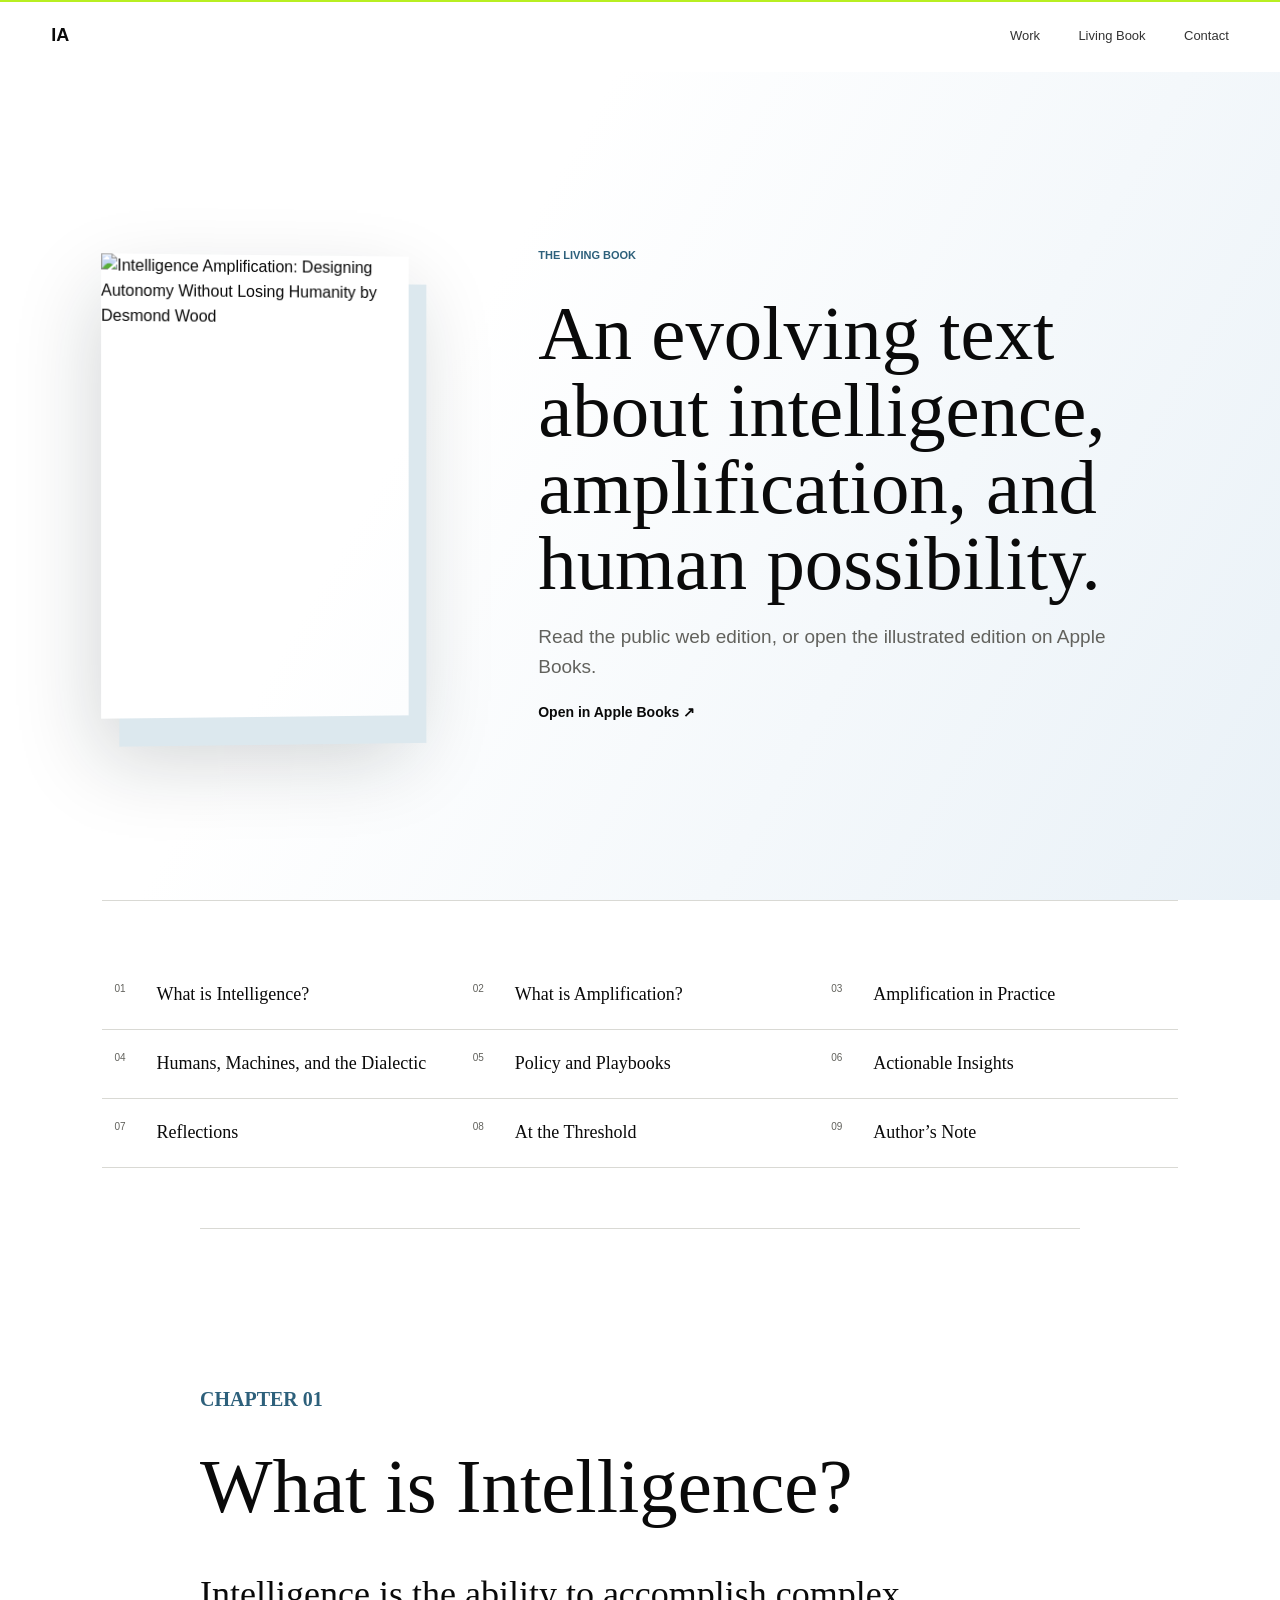
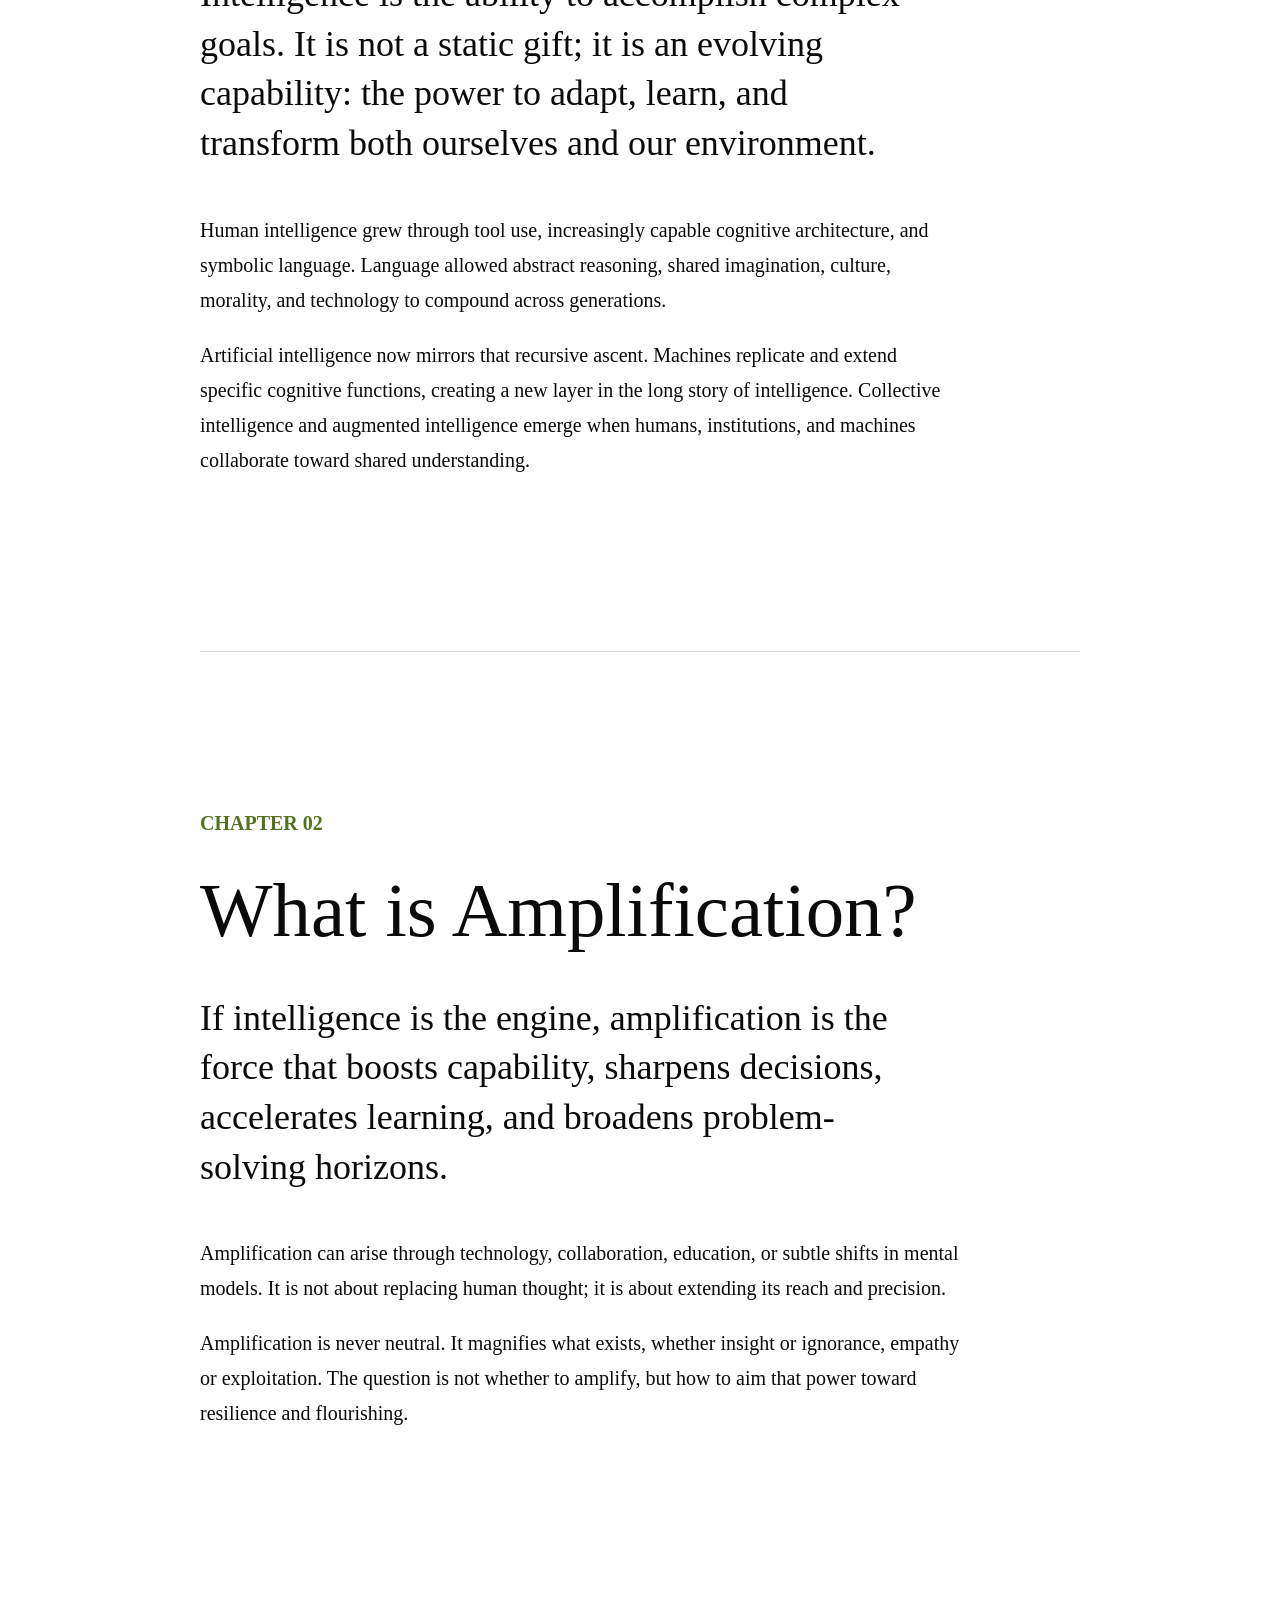
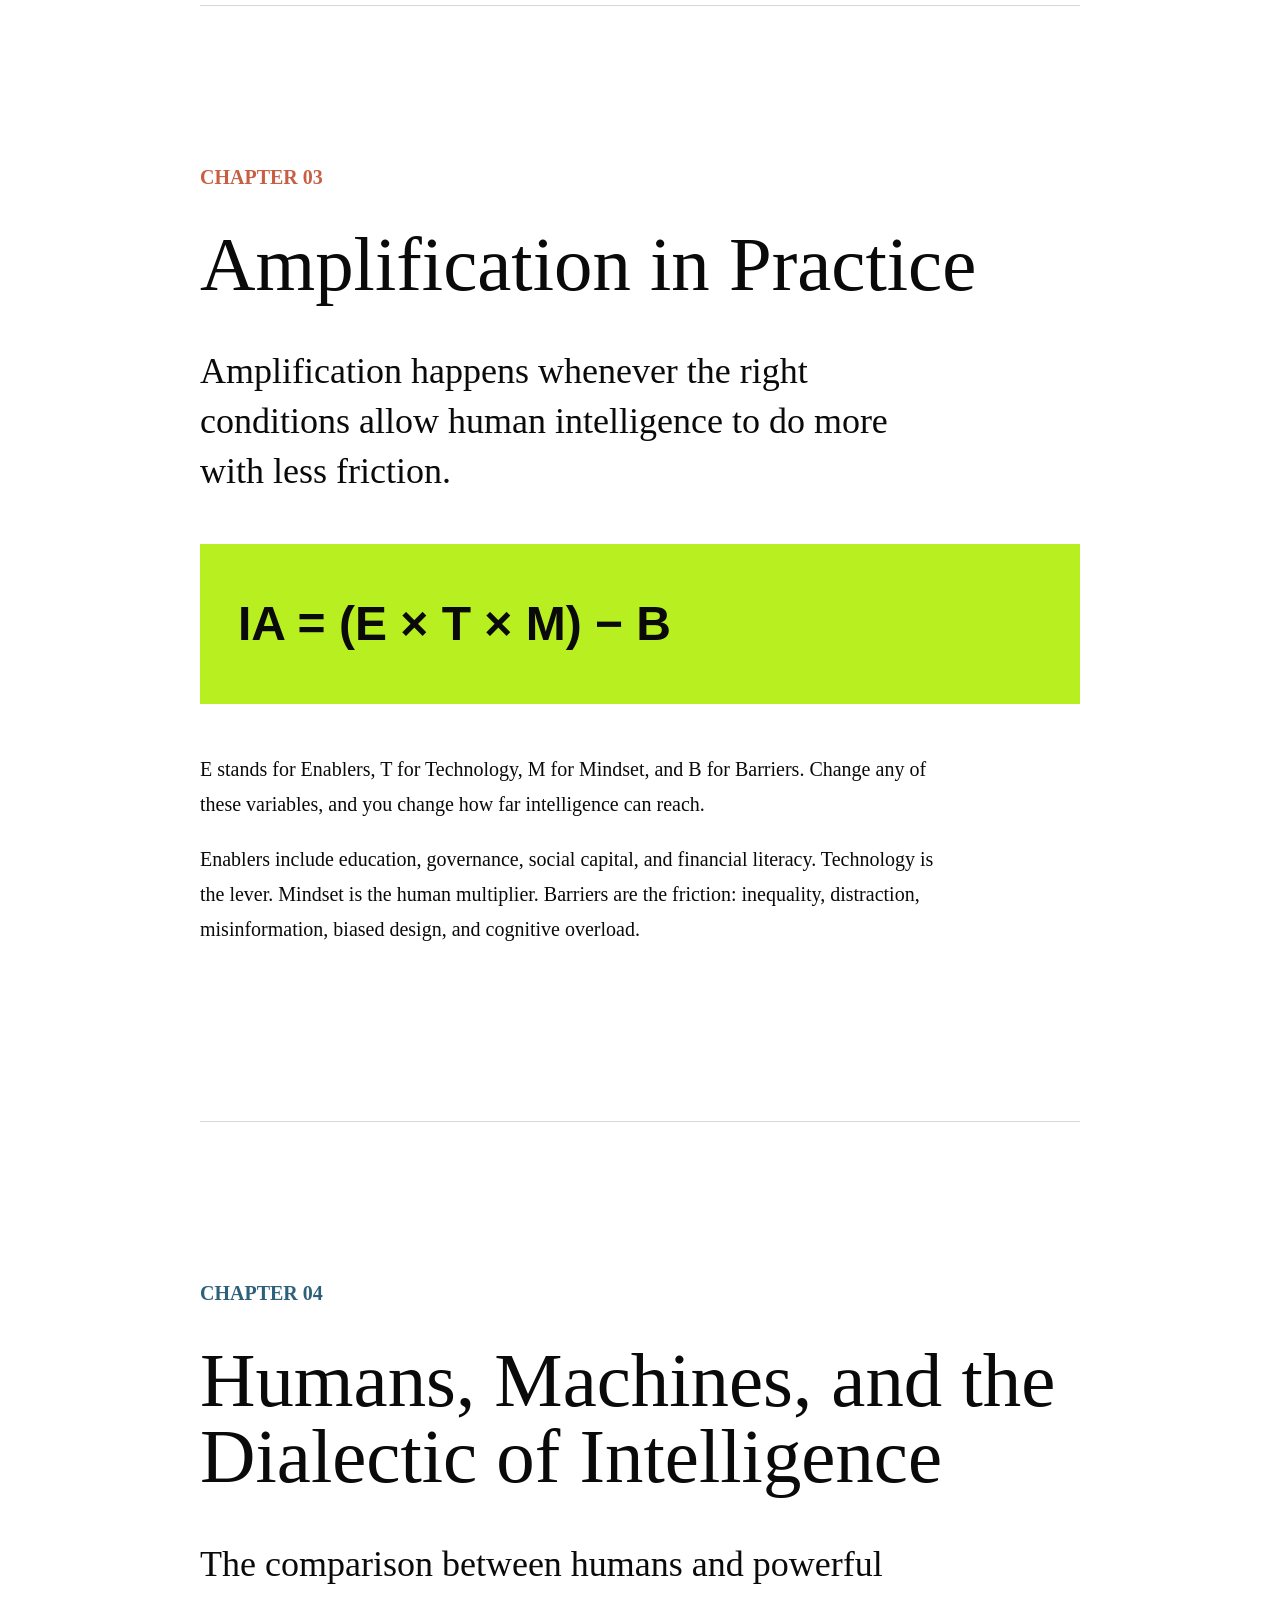
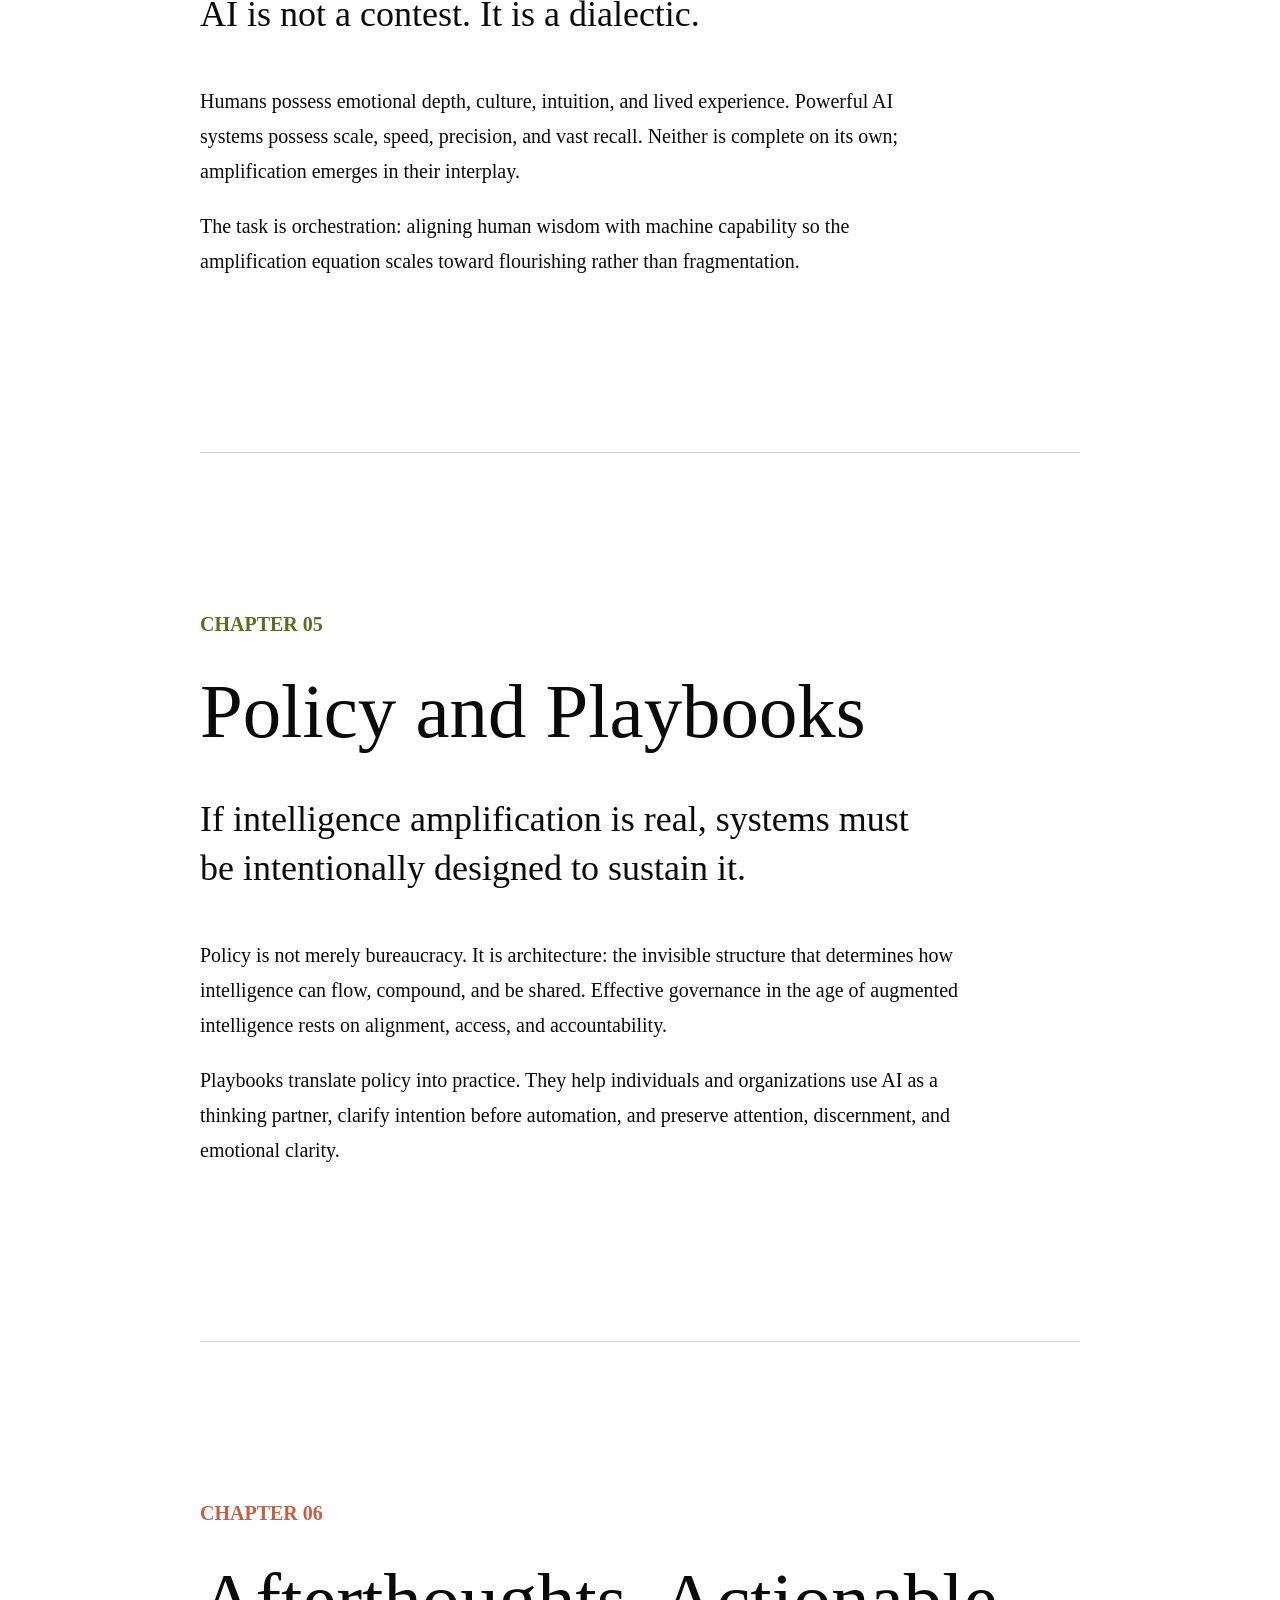
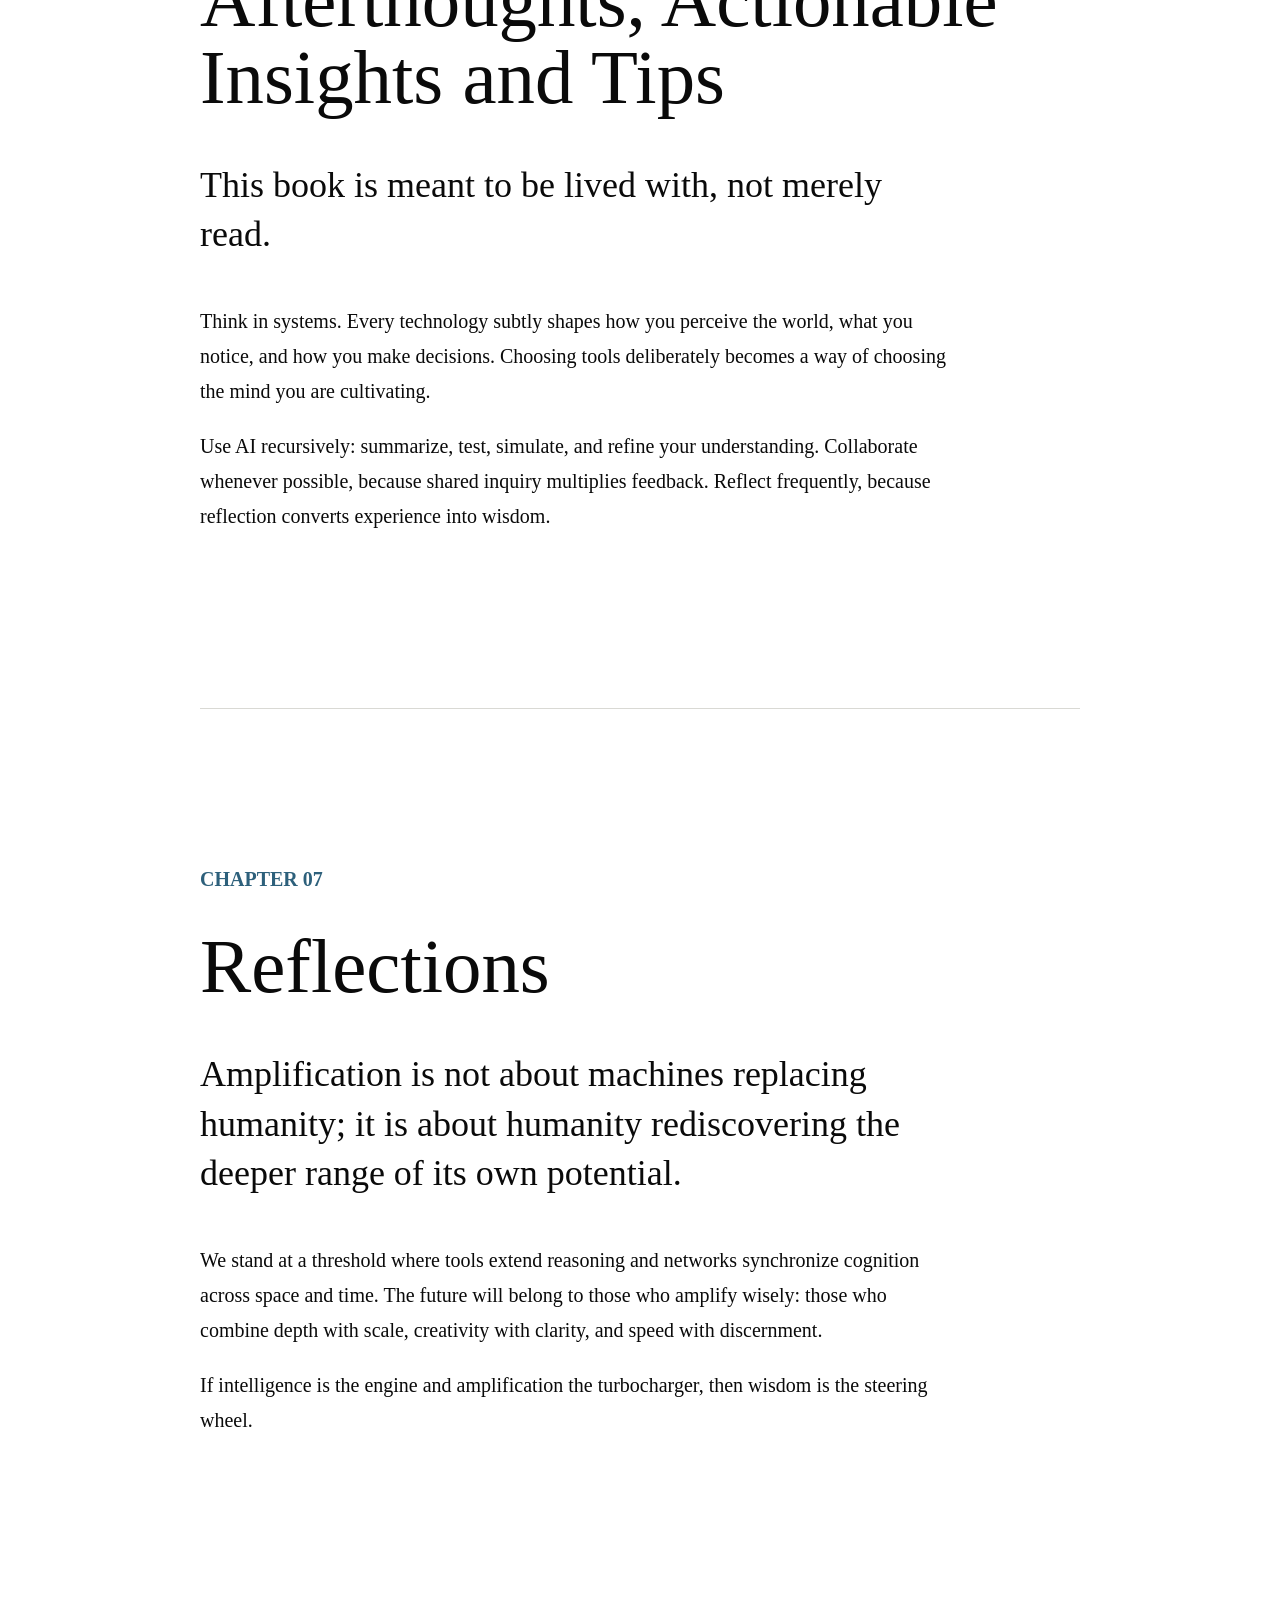
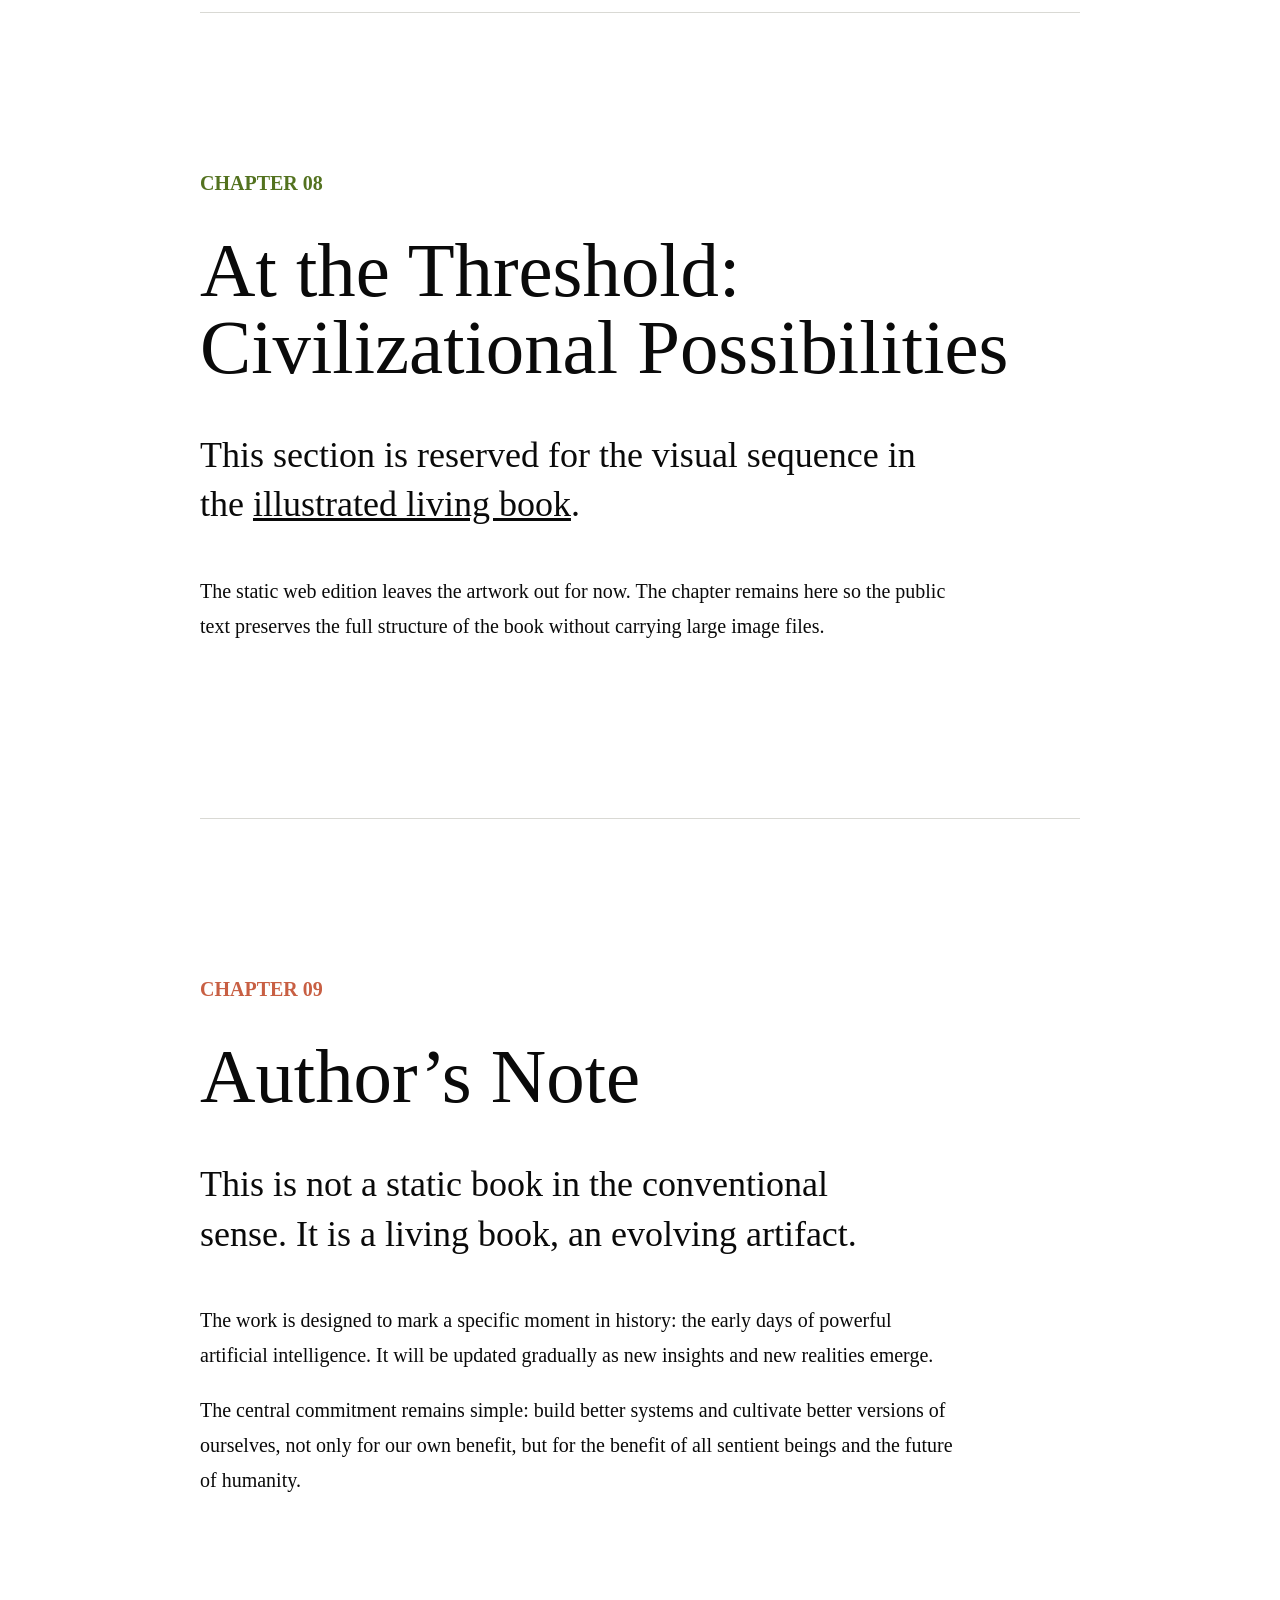
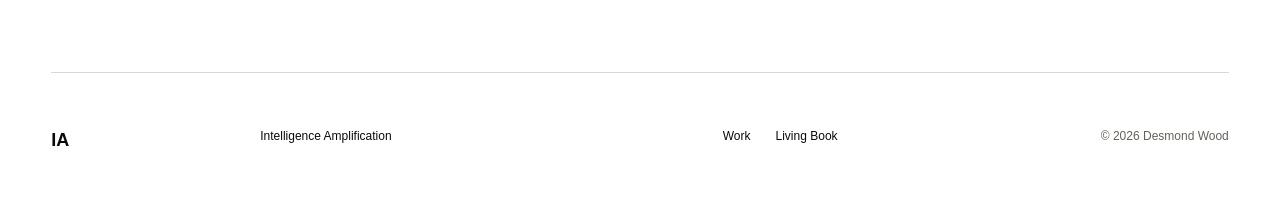
==== book.html @ 8d9ac0be "Follow device light and dark appearance" ====
<!doctype html><html lang="en"><head><meta charset="utf-8"><meta name="viewport" content="width=device-width,initial-scale=1"><meta name="color-scheme" content="light dark"><title>Living Book — Intelligence Amplification</title><link rel="stylesheet" href="assets/site.css"></head><body><div class="reading-progress"><span></span></div><header class="site-header"><a class="mark" href="index.html">IA</a><nav><a href="work.html">Work</a><a href="book.html">Living Book</a><a href="index.html#contact">Contact</a></nav></header><main class="book-page" id="top"><section class="book-hero"><img class="book-cover" src="assets/intelligence-amplification-cover.png" alt="Intelligence Amplification: Designing Autonomy Without Losing Humanity by Desmond Wood"><div><p class="section-number">The Living Book</p><h1>An evolving text about intelligence, amplification, and human possibility.</h1><p>Read the public web edition, or open the illustrated edition on Apple Books.</p><a class="text-link" href="https://books.apple.com/us/book/intelligence-amplification/id6760374447">Open in Apple Books ↗</a></div></section><nav class="chapter-index"><a href="#intelligence"><span>01</span>What is Intelligence?</a><a href="#amplification"><span>02</span>What is Amplification?</a><a href="#practice"><span>03</span>Amplification in Practice</a><a href="#dialectic"><span>04</span>Humans, Machines, and the Dialectic</a><a href="#policy"><span>05</span>Policy and Playbooks</a><a href="#insights"><span>06</span>Actionable Insights</a><a href="#reflections"><span>07</span>Reflections</a><a href="#threshold"><span>08</span>At the Threshold</a><a href="#note"><span>09</span>Author’s Note</a></nav><div class="chapters">
<section id="intelligence"><p class="section-number">Chapter 01</p><h2>What is Intelligence?</h2><p class="chapter-lead">Intelligence is the ability to accomplish complex goals. It is not a static gift; it is an evolving capability: the power to adapt, learn, and transform both ourselves and our environment.</p><p>Human intelligence grew through tool use, increasingly capable cognitive architecture, and symbolic language. Language allowed abstract reasoning, shared imagination, culture, morality, and technology to compound across generations.</p><p>Artificial intelligence now mirrors that recursive ascent. Machines replicate and extend specific cognitive functions, creating a new layer in the long story of intelligence. Collective intelligence and augmented intelligence emerge when humans, institutions, and machines collaborate toward shared understanding.</p></section>
<section id="amplification"><p class="section-number">Chapter 02</p><h2>What is Amplification?</h2><p class="chapter-lead">If intelligence is the engine, amplification is the force that boosts capability, sharpens decisions, accelerates learning, and broadens problem-solving horizons.</p><p>Amplification can arise through technology, collaboration, education, or subtle shifts in mental models. It is not about replacing human thought; it is about extending its reach and precision.</p><p>Amplification is never neutral. It magnifies what exists, whether insight or ignorance, empathy or exploitation. The question is not whether to amplify, but how to aim that power toward resilience and flourishing.</p></section>
<section id="practice"><p class="section-number">Chapter 03</p><h2>Amplification in Practice</h2><p class="chapter-lead">Amplification happens whenever the right conditions allow human intelligence to do more with less friction.</p><p class="formula">IA = (E × T × M) − B</p><p>E stands for Enablers, T for Technology, M for Mindset, and B for Barriers. Change any of these variables, and you change how far intelligence can reach.</p><p>Enablers include education, governance, social capital, and financial literacy. Technology is the lever. Mindset is the human multiplier. Barriers are the friction: inequality, distraction, misinformation, biased design, and cognitive overload.</p></section>
<section id="dialectic"><p class="section-number">Chapter 04</p><h2>Humans, Machines, and the Dialectic of Intelligence</h2><p class="chapter-lead">The comparison between humans and powerful AI is not a contest. It is a dialectic.</p><p>Humans possess emotional depth, culture, intuition, and lived experience. Powerful AI systems possess scale, speed, precision, and vast recall. Neither is complete on its own; amplification emerges in their interplay.</p><p>The task is orchestration: aligning human wisdom with machine capability so the amplification equation scales toward flourishing rather than fragmentation.</p></section>
<section id="policy"><p class="section-number">Chapter 05</p><h2>Policy and Playbooks</h2><p class="chapter-lead">If intelligence amplification is real, systems must be intentionally designed to sustain it.</p><p>Policy is not merely bureaucracy. It is architecture: the invisible structure that determines how intelligence can flow, compound, and be shared. Effective governance in the age of augmented intelligence rests on alignment, access, and accountability.</p><p>Playbooks translate policy into practice. They help individuals and organizations use AI as a thinking partner, clarify intention before automation, and preserve attention, discernment, and emotional clarity.</p></section>
<section id="insights"><p class="section-number">Chapter 06</p><h2>Afterthoughts, Actionable Insights and Tips</h2><p class="chapter-lead">This book is meant to be lived with, not merely read.</p><p>Think in systems. Every technology subtly shapes how you perceive the world, what you notice, and how you make decisions. Choosing tools deliberately becomes a way of choosing the mind you are cultivating.</p><p>Use AI recursively: summarize, test, simulate, and refine your understanding. Collaborate whenever possible, because shared inquiry multiplies feedback. Reflect frequently, because reflection converts experience into wisdom.</p></section>
<section id="reflections"><p class="section-number">Chapter 07</p><h2>Reflections</h2><p class="chapter-lead">Amplification is not about machines replacing humanity; it is about humanity rediscovering the deeper range of its own potential.</p><p>We stand at a threshold where tools extend reasoning and networks synchronize cognition across space and time. The future will belong to those who amplify wisely: those who combine depth with scale, creativity with clarity, and speed with discernment.</p><p>If intelligence is the engine and amplification the turbocharger, then wisdom is the steering wheel.</p></section>
<section id="threshold"><p class="section-number">Chapter 08</p><h2>At the Threshold: Civilizational Possibilities</h2><p class="chapter-lead">This section is reserved for the visual sequence in the <a href="https://books.apple.com/us/book/intelligence-amplification/id6760374447">illustrated living book</a>.</p><p>The static web edition leaves the artwork out for now. The chapter remains here so the public text preserves the full structure of the book without carrying large image files.</p></section>
<section id="note"><p class="section-number">Chapter 09</p><h2>Author’s Note</h2><p class="chapter-lead">This is not a static book in the conventional sense. It is a living book, an evolving artifact.</p><p>The work is designed to mark a specific moment in history: the early days of powerful artificial intelligence. It will be updated gradually as new insights and new realities emerge.</p><p>The central commitment remains simple: build better systems and cultivate better versions of ourselves, not only for our own benefit, but for the benefit of all sentient beings and the future of humanity.</p></section></div></main><footer><a class="mark" href="index.html">IA</a><p>Intelligence Amplification</p><div><a href="work.html">Work</a><a href="book.html">Living Book</a></div><small>© 2026 Desmond Wood</small></footer><script src="assets/site.js"></script></body></html>
---- assets/site.css ----
:root{--ink:#0a0a0a;--paper:#fff;--soft:#f4f4f1;--muted:#62625d;--line:#d9d9d4;--acid:#b8ef21;--sans:-apple-system,BlinkMacSystemFont,"SF Pro Display","Helvetica Neue",Arial,sans-serif;--serif:Iowan Old Style,Baskerville,Georgia,serif}
*{box-sizing:border-box}html{scroll-behavior:smooth}body{margin:0;background:var(--paper);color:var(--ink);font-family:var(--sans);font-size:16px;line-height:1.55}a{color:inherit}.site-header{align-items:center;background:rgba(255,255,255,.88);display:flex;height:72px;justify-content:space-between;padding:0 clamp(20px,4vw,64px);position:sticky;top:0;backdrop-filter:blur(18px);z-index:20}.mark{font-size:18px;font-weight:750;text-decoration:none}.site-header nav{display:flex;gap:clamp(18px,3vw,44px)}.site-header nav a{color:#333;font-size:13px;text-decoration:none}.site-header nav a:hover{color:#000}.hero{align-items:center;display:grid;grid-template-columns:minmax(0,1.35fr) minmax(300px,.65fr);min-height:calc(100vh - 72px);overflow:hidden;padding:clamp(56px,8vw,120px) clamp(20px,4vw,64px) clamp(72px,8vw,120px)}.hero-copy{position:relative;z-index:2}.hero h1,.page-hero h1{font-size:clamp(58px,9vw,138px);font-weight:650;letter-spacing:0;line-height:.82;margin:0;text-transform:uppercase}.hero-title{font-size:clamp(25px,3vw,44px);font-weight:500;line-height:1.08;margin:44px 0 0;max-width:760px}.hero-note{color:var(--muted);font-size:18px;line-height:1.5;margin:18px 0 0;max-width:580px}.actions{align-items:center;display:flex;gap:28px;margin-top:36px}.button{border:1px solid var(--ink);display:inline-flex;font-size:13px;font-weight:650;padding:12px 18px;text-decoration:none;transition:transform .2s,background .2s}.button:hover{transform:translateY(-2px)}.button.dark{background:var(--ink);color:#fff}.text-link{font-size:14px;font-weight:600;text-decoration:none}.text-link span,.proof-band a span{color:#9acb0b}.hero-object{margin-left:-9vw;min-width:500px;pointer-events:none}.hero-object img{display:block;height:auto;width:100%;mix-blend-mode:multiply}.band{padding:clamp(84px,11vw,170px) clamp(20px,8vw,128px)}.section-number{color:var(--muted);font-size:11px;font-weight:650;margin:0 0 32px;text-transform:uppercase}.statement{background:var(--soft);display:grid;gap:48px;grid-template-columns:.55fr 1.2fr 1fr}.statement h2,.section-heading h2,.book-copy h2,.contact h2,.proof-band h2{font-size:clamp(40px,5vw,74px);font-weight:570;line-height:.98;margin:0}.large-copy{font-size:clamp(20px,2.2vw,31px);line-height:1.34;margin:0}.work-preview{display:grid;gap:8vw;grid-template-columns:.65fr 1.35fr}.section-heading h2{font-size:clamp(38px,4.5vw,68px)}.offer-list{border-top:1px solid var(--line)}.offer-list a{align-items:center;border-bottom:1px solid var(--line);display:grid;gap:20px;grid-template-columns:42px .75fr 1fr;padding:28px 0;text-decoration:none;transition:padding .2s}.offer-list a:hover{padding-left:10px}.offer-list span{color:var(--muted);font-size:11px}.offer-list strong{font-size:23px;font-weight:550}.offer-list em{color:var(--muted);font-size:14px;font-style:normal}.proof-band{background:#111;color:#fff;padding:clamp(80px,10vw,150px) clamp(20px,8vw,128px)}.section-number.light{color:#999}.proof-band blockquote{font-size:clamp(42px,6.5vw,96px);font-weight:520;letter-spacing:0;line-height:1.02;margin:0;max-width:1200px}.proof-band>a,.proof-links a{display:inline-block;font-size:13px;margin-top:46px;text-decoration:none}.book-preview{align-items:center;display:grid;gap:10vw;grid-template-columns:.8fr 1.2fr}.book-object{aspect-ratio:4/5;background:#0b0b0b;box-shadow:0 35px 75px rgba(0,0,0,.22);color:white;display:grid;max-width:420px;padding:9%;transform:perspective(1100px) rotateY(7deg) rotateX(2deg)}.book-object>div{align-content:space-between;border:1px solid #444;display:grid;padding:10%}.book-object span{font-size:clamp(64px,9vw,140px);font-weight:700;line-height:.8}.book-object small{font-size:10px;line-height:1.3}.book-copy p:not(.section-number){color:var(--muted);font-family:var(--serif);font-size:21px;max-width:600px}.book-copy .button{margin-top:22px}.contact{text-align:center}.contact h2{margin:auto;max-width:900px}.contact>p:not(.section-number){color:var(--muted);margin:20px auto 28px}.page-hero{padding:clamp(80px,10vw,150px) clamp(20px,8vw,128px)}.page-hero h1{font-size:clamp(55px,8vw,116px)}.page-hero>p:last-child{color:var(--muted);font-size:clamp(20px,2.3vw,32px);margin:48px 0 0;max-width:820px}.offer-detail{padding-top:0}.offer-detail article{align-items:start;border-top:1px solid var(--line);display:grid;gap:30px;grid-template-columns:50px .8fr 1fr .6fr;padding:42px 0;scroll-margin-top:100px}.offer-detail article>span{color:var(--muted);font-size:11px}.offer-detail h2{font-size:32px;font-weight:550;margin:0}.offer-detail p{color:var(--muted);margin:0}.offer-detail a{font-size:13px;text-decoration:none}.case-study h2{max-width:800px}.case-study>p:not(.section-number){color:#aaa;font-size:20px;max-width:700px}.proof-links{display:flex;gap:30px}.book-page{padding:0 clamp(20px,8vw,128px)}.book-hero{align-items:center;display:grid;gap:10vw;grid-template-columns:.65fr 1.35fr;min-height:calc(100vh - 72px);padding:70px 0}.book-hero h1{font-family:var(--serif);font-size:clamp(44px,6vw,88px);font-weight:500;line-height:1;margin:0}.book-hero>div:last-child>p:not(.section-number){color:var(--muted);font-size:19px;max-width:590px}.chapter-index{border-top:1px solid var(--line);display:grid;grid-template-columns:repeat(3,1fr);padding:60px 0}.chapter-index a{border-bottom:1px solid var(--line);display:grid;font-family:var(--serif);font-size:18px;gap:14px;grid-template-columns:28px 1fr;padding:20px 12px;text-decoration:none}.chapter-index span{color:var(--muted);font-family:var(--sans);font-size:10px}.chapters{margin:auto;max-width:880px}.chapters section{border-top:1px solid var(--line);padding:clamp(90px,12vw,170px) 0;scroll-margin-top:90px}.chapters h2{font-family:var(--serif);font-size:clamp(45px,6vw,80px);font-weight:500;line-height:1;margin:0}.chapters p{font-family:var(--serif);font-size:20px;line-height:1.75;max-width:720px}.chapters .chapter-lead{font-size:clamp(24px,3vw,36px);line-height:1.38;margin:44px 0}.chapters .formula{background:var(--acid);font-family:var(--sans);font-size:clamp(25px,4vw,48px);font-weight:650;max-width:none;padding:38px}.reading-progress{height:2px;left:0;position:fixed;right:0;top:0;z-index:40}.reading-progress span{background:var(--acid);display:block;height:100%;transform-origin:left;width:100%}.reader-trigger{align-items:center;background:#111;border:0;bottom:18px;color:#fff;display:flex;font:600 11px var(--sans);gap:18px;left:50%;opacity:0;padding:8px 8px 8px 14px;pointer-events:none;position:fixed;transform:translate(-50%,14px);transition:.2s;z-index:31}.reader-trigger.is-useful{opacity:1;pointer-events:auto;transform:translate(-50%,0)}.reader-trigger-label{max-width:250px;overflow:hidden;text-overflow:ellipsis;white-space:nowrap}.reader-trigger-action{background:var(--acid);color:#111;padding:7px 10px}.reader-scrim{background:#0004;border:0;inset:0;opacity:0;pointer-events:none;position:fixed;z-index:32}.reader-scrim.is-open{opacity:1;pointer-events:auto}.reader-panel{background:#fff;bottom:0;max-width:420px;overflow:auto;padding:26px;position:fixed;right:0;top:0;transform:translateX(102%);transition:.3s;width:calc(100% - 28px);z-index:33}.reader-panel.is-open{transform:none}.reader-panel-head{display:flex;font-size:12px;font-weight:650;justify-content:space-between}.reader-panel button{background:0;border:0}.reader-panel ol{list-style:none;margin:30px 0;padding:0}.reader-panel li a{border-bottom:1px solid var(--line);display:grid;font-family:var(--serif);gap:12px;grid-template-columns:25px 1fr;padding:14px 0;text-decoration:none}.reader-panel li a span{color:var(--muted);font:10px var(--sans)}.reader-panel li.is-active a{font-weight:700}.reader-top-link{font-size:12px}footer{align-items:start;border-top:1px solid var(--line);display:grid;gap:40px;grid-template-columns:.4fr 1fr .8fr auto;margin:0 clamp(20px,4vw,64px);padding:54px 0}footer p,footer a,footer small{font-size:12px;margin:0}footer>div{display:flex;gap:25px}footer>div a{text-decoration:none}footer small{color:var(--muted)}
@media(max-width:760px){.site-header{height:60px}.site-header nav{gap:16px}.site-header nav a{font-size:11px}.hero{display:block;min-height:auto;padding-top:80px}.hero h1{font-size:clamp(46px,14vw,74px)}.hero-title{font-size:27px;margin-top:32px}.hero-object{margin:-20px -45% 0 20%;min-width:450px}.statement,.work-preview,.book-preview,.book-hero{grid-template-columns:1fr}.statement{gap:34px}.offer-list{margin-top:40px}.offer-list a{grid-template-columns:30px 1fr}.offer-list em{grid-column:2}.proof-band blockquote{font-size:40px}.book-object{margin:auto;width:min(80vw,360px)}.offer-detail article{grid-template-columns:30px 1fr}.offer-detail article p,.offer-detail article a{grid-column:2}.chapter-index{grid-template-columns:1fr}.book-hero{padding:80px 0}.book-hero>div:last-child{order:-1}footer{grid-template-columns:1fr 1fr}footer>div{flex-direction:column;gap:6px}.actions{align-items:flex-start;flex-direction:column}.reader-trigger-label{max-width:170px}}
@media(prefers-reduced-motion:reduce){html{scroll-behavior:auto}*{transition:none!important}}
@media(max-width:760px){.hero h1{font-size:clamp(34px,9.2vw,42px)}}

/* Color is used as editorial atmosphere, while typography remains neutral. */
:root{--blue-wash:#e9f1f7;--green-wash:#eff4e8;--coral-wash:#f7e8e1;--signal:#a8dc19;--blue:#2d607b;--coral:#c85f43}
.hero{background:linear-gradient(110deg,#fff 0%,#fff 58%,#f0f6f8 100%)}
.hero-title::selection,.hero-note::selection,h1::selection,h2::selection,p::selection{background:var(--signal);color:var(--ink)}
.statement{background:var(--blue-wash)}
.statement .section-number{color:var(--blue)}
.work-preview{background:linear-gradient(180deg,#fff 0%,var(--green-wash) 100%)}
.work-preview .section-number{color:#53721f}
.offer-list a:hover strong,.offer-list a:focus strong{color:#53721f}
.proof-band{border-bottom:6px solid var(--signal)}
.book-preview{background:#fff}
.book-object{box-shadow:18px 28px 0 var(--blue-wash),0 38px 80px rgba(0,0,0,.18)}
.book-copy .section-number,.book-hero .section-number{color:var(--blue)}
.contact{background:var(--coral-wash)}
.contact .section-number{color:var(--coral)}
.contact .button.dark:hover,.contact .button.dark:focus{background:var(--coral);border-color:var(--coral)}
.page-hero{background:linear-gradient(135deg,#fff 40%,var(--green-wash))}
.book-hero{background:linear-gradient(120deg,#fff 35%,var(--blue-wash));margin:0 clamp(-128px,-8vw,-20px);padding-left:clamp(20px,8vw,128px);padding-right:clamp(20px,8vw,128px)}
.chapter-index a:hover,.chapter-index a:focus{background:var(--blue-wash)}
.chapters section:nth-child(3n+1) .section-number{color:var(--blue)}
.chapters section:nth-child(3n+2) .section-number{color:#53721f}
.chapters section:nth-child(3n) .section-number{color:var(--coral)}
.text-link:hover,.text-link:focus,.proof-band a:hover,.proof-band a:focus{color:var(--blue)}
@media(max-width:760px){.hero{background:linear-gradient(180deg,#fff 0%,#fff 68%,#f0f6f8 100%)}.book-hero{margin-inline:-20px;padding-inline:20px}.book-object{box-shadow:10px 16px 0 var(--blue-wash),0 28px 60px rgba(0,0,0,.16)}}
.book-cover{aspect-ratio:2/3;box-shadow:18px 28px 0 #dce8ee,0 38px 80px rgba(16,28,36,.2);display:block;height:auto;max-width:420px;object-fit:cover;transform:perspective(1100px) rotateY(3deg);width:100%}
.book-preview{background:linear-gradient(120deg,#fff 50%,#edf4f6)}
@media(max-width:760px){.book-cover{margin:auto;max-width:340px;box-shadow:10px 16px 0 #dce8ee,0 28px 60px rgba(16,28,36,.18);transform:none}}
.work-intro,.formats{display:grid;gap:6vw;grid-template-columns:.55fr 1fr 1fr}.work-intro h2,.formats h2{font-size:clamp(38px,4.5vw,68px);font-weight:570;line-height:1;margin:0}.work-intro p,.formats p{color:var(--muted);font-size:18px}.offer-detail>.section-heading{margin-bottom:70px;max-width:850px}.offer-detail>.section-heading>p:last-child{color:var(--muted);max-width:600px}.resource-grid{border-top:1px solid #444;display:grid;grid-template-columns:1fr 1fr;margin-top:55px}.resource-grid a{border-bottom:1px solid #444;display:grid;gap:15px;margin:0;padding:24px 10px;text-decoration:none}.resource-grid span{color:var(--signal);font-size:10px}.formats>div{border-top:1px solid var(--line)}.formats>div p{border-bottom:1px solid var(--line);margin:0;padding:22px 0}.contact-options{display:flex;flex-wrap:wrap;gap:10px;justify-content:center}.direct-email{font-size:13px!important;margin-top:28px!important}.chapters section p:not(.section-number):not(.chapter-lead):not(.formula){max-width:760px}
@media(max-width:760px){.work-intro,.formats{grid-template-columns:1fr}.resource-grid{grid-template-columns:1fr}.contact-options{align-items:center;flex-direction:column}}

@media(prefers-color-scheme:dark){
  :root{
    color-scheme:dark;
    --ink:#f2f3ef;
    --paper:#0d0f10;
    --soft:#171a1b;
    --muted:#a7acab;
    --line:#34393a;
    --acid:#b9ee37;
    --blue-wash:#14242c;
    --green-wash:#18231b;
    --coral-wash:#2b1d1a;
    --signal:#b9ee37;
    --blue:#91c6df;
    --coral:#f09a7d;
  }
  body{background:var(--paper);color:var(--ink)}
  .site-header{background:rgba(13,15,16,.86);border-bottom:1px solid rgba(255,255,255,.05)}
  .site-header nav a{color:#c8ccca}
  .site-header nav a:hover,.site-header nav a:focus{color:#fff}
  .button.dark{background:var(--ink);color:var(--paper)}
  .button:not(.dark):hover,.button:not(.dark):focus{background:rgba(255,255,255,.07)}
  .hero{background:linear-gradient(110deg,#0d0f10 0%,#0d0f10 58%,#142128 100%)}
  .hero-object img{filter:invert(1) hue-rotate(180deg);mix-blend-mode:screen;opacity:.88}
  .statement{background:var(--blue-wash)}
  .work-preview{background:linear-gradient(180deg,var(--paper) 0%,var(--green-wash) 100%)}
  .work-preview .section-number,.offer-list a:hover strong,.offer-list a:focus strong,.chapters section:nth-child(3n+2) .section-number{color:#a9cb76}
  .proof-band{background:#090b0b;color:#f5f5f0}
  .section-number.light{color:#a4a7a5}
  .case-study>p:not(.section-number){color:#b7bbba}
  .book-preview{background:linear-gradient(120deg,var(--paper) 42%,#132028)}
  .book-cover{box-shadow:18px 28px 0 #1b303b,0 38px 80px rgba(0,0,0,.48)}
  .contact{background:var(--coral-wash)}
  .page-hero{background:linear-gradient(135deg,var(--paper) 40%,var(--green-wash))}
  .book-hero{background:linear-gradient(120deg,var(--paper) 35%,var(--blue-wash))}
  .chapter-index a:hover,.chapter-index a:focus{background:var(--blue-wash)}
  .chapters .formula{color:#111}
  .reader-trigger{background:#f1f2ee;color:#111}
  .reader-trigger-action{color:#111}
  .reader-scrim{background:rgba(0,0,0,.62)}
  .reader-panel{background:#121516;color:var(--ink)}
  .resource-grid{border-color:#444}
  .resource-grid a{border-color:#444}
  .hero-title::selection,.hero-note::selection,h1::selection,h2::selection,p::selection{color:#111}
}
@media(prefers-color-scheme:dark) and (max-width:760px){
  .hero{background:linear-gradient(180deg,#0d0f10 0%,#0d0f10 68%,#142128 100%)}
  .book-cover{box-shadow:10px 16px 0 #1b303b,0 28px 60px rgba(0,0,0,.44)}
}
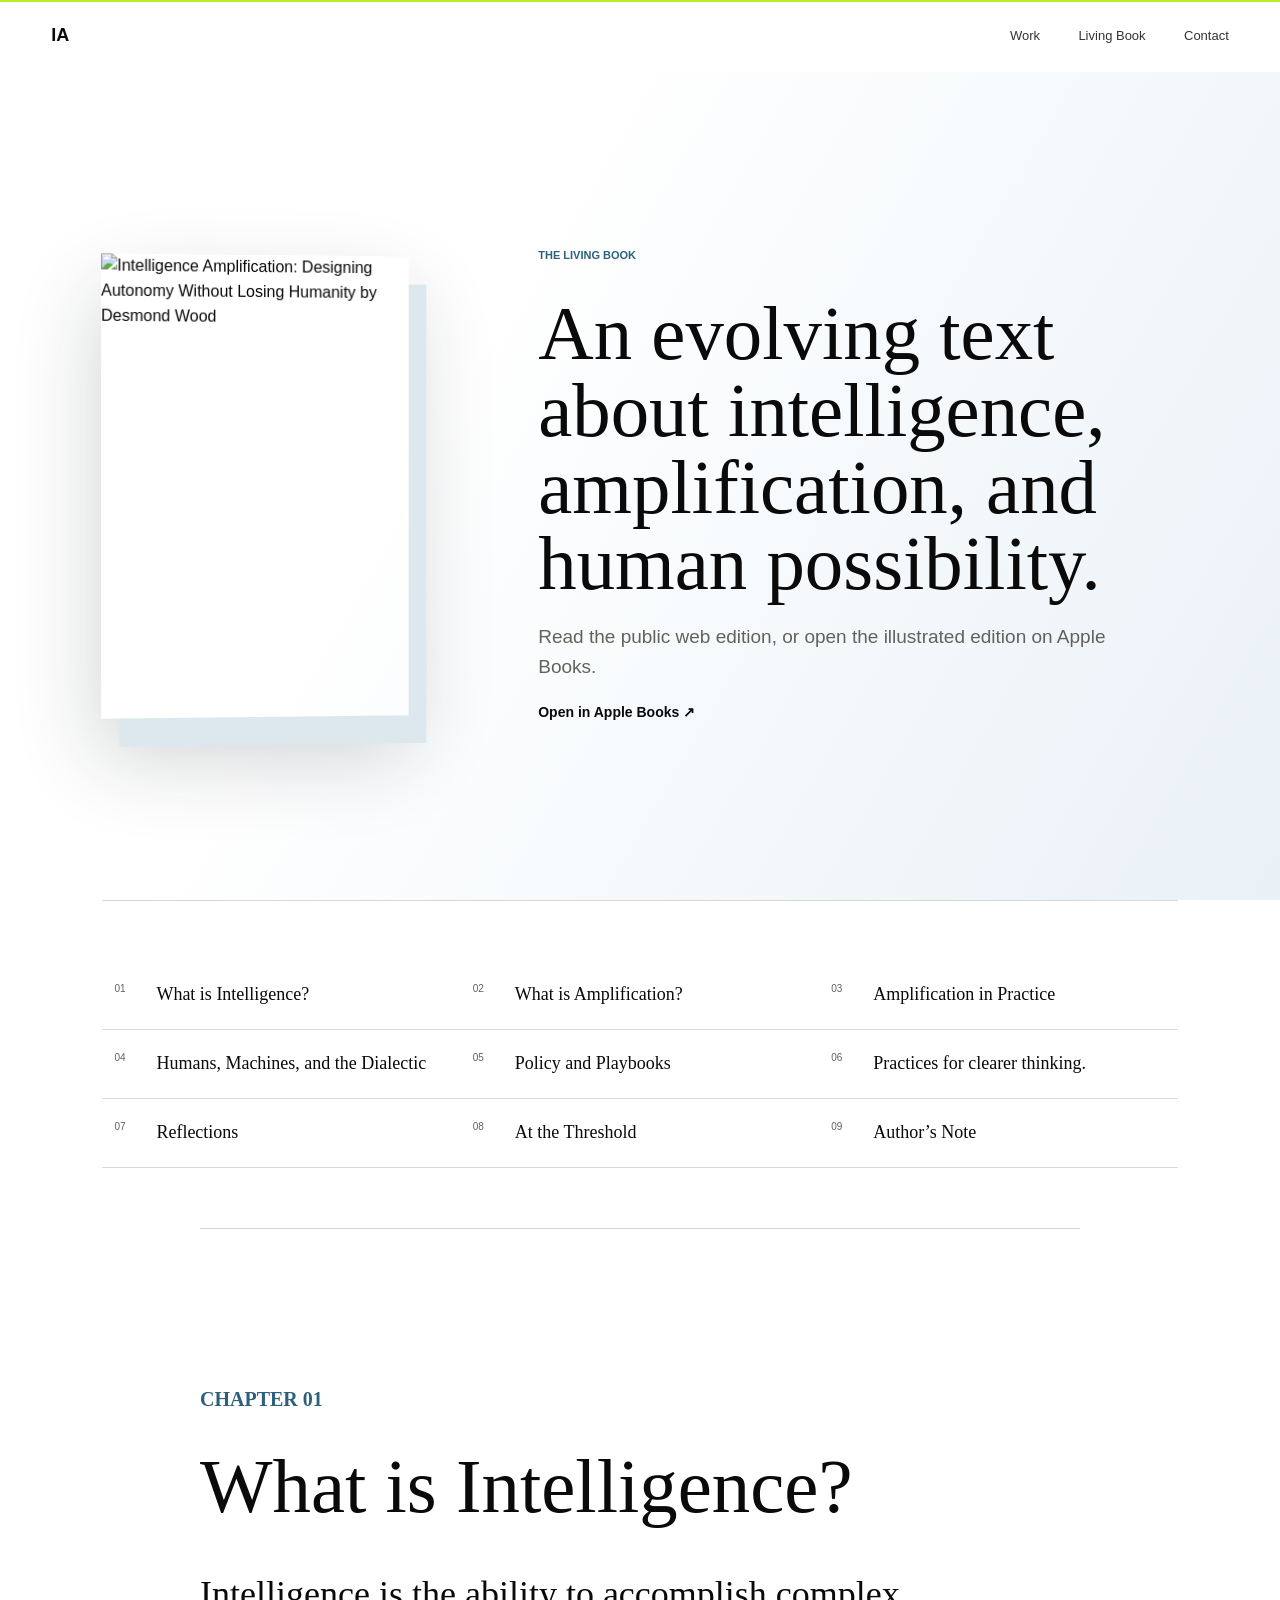
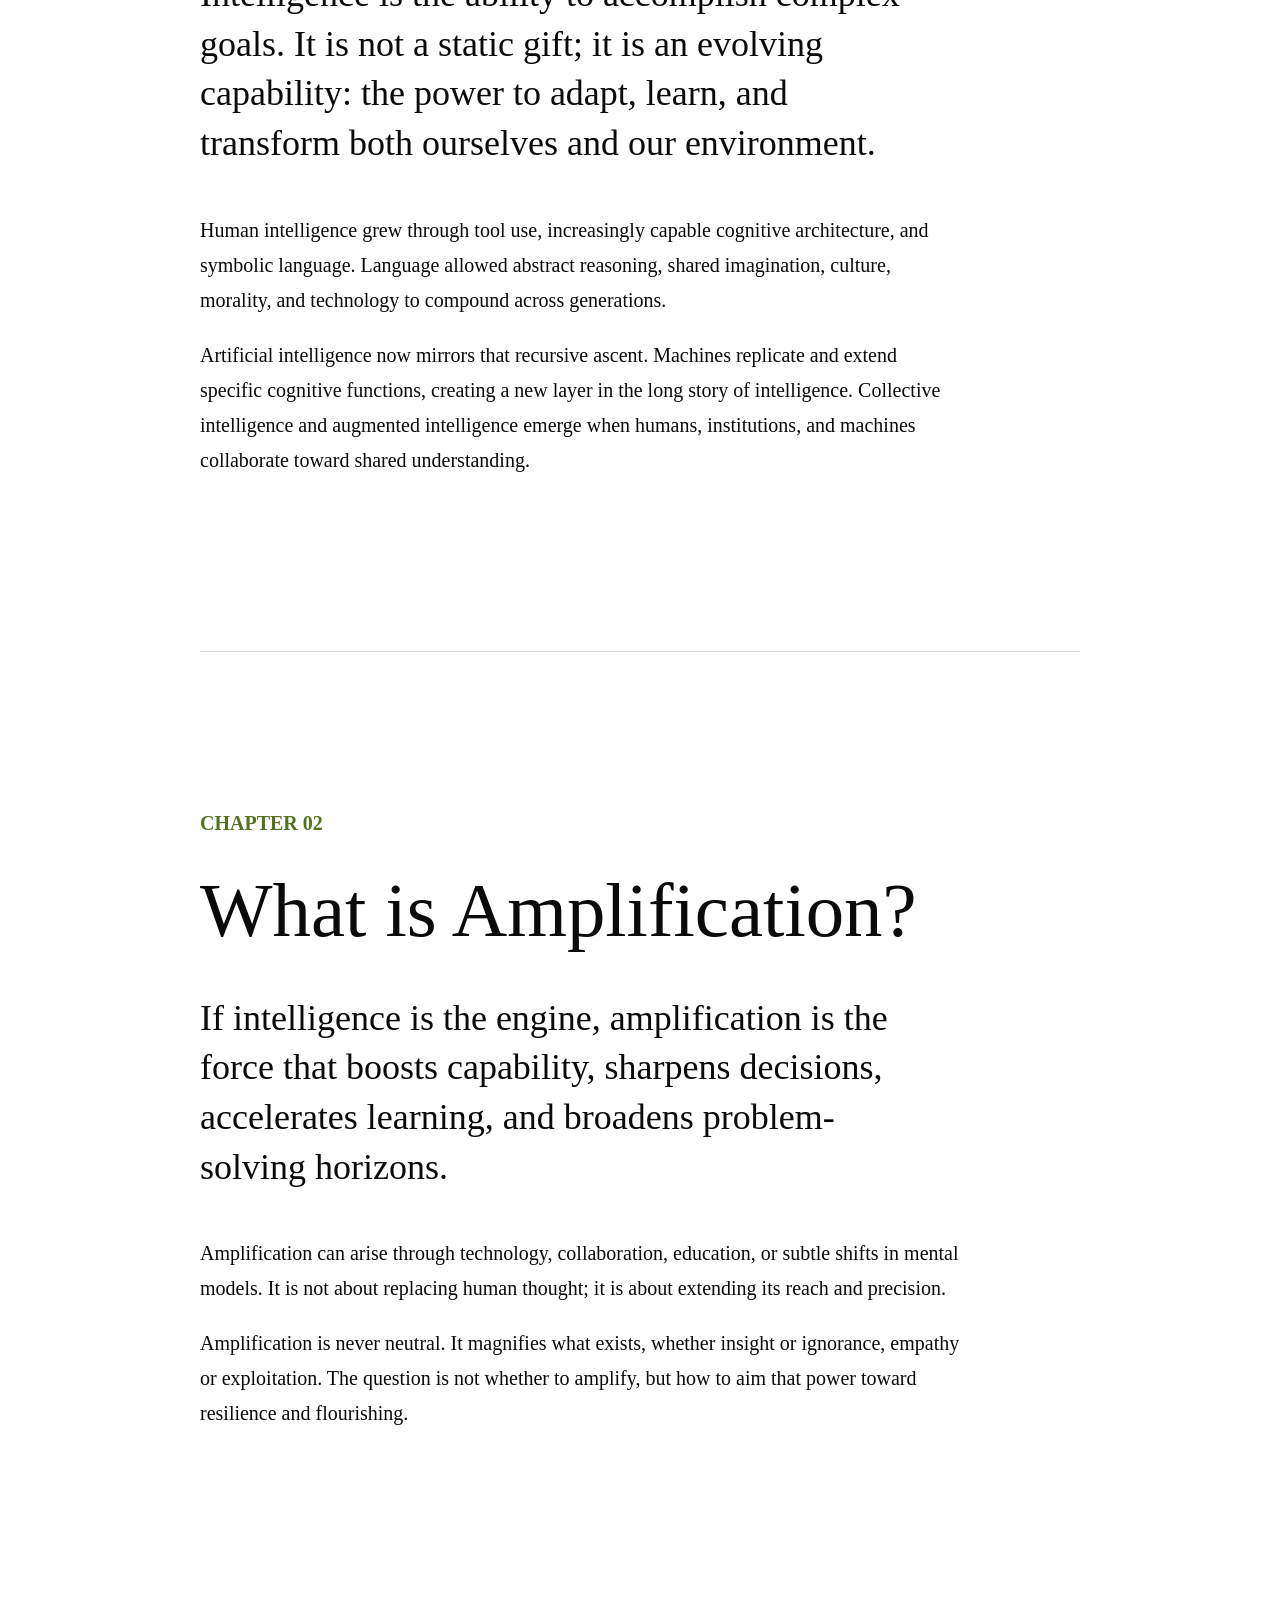
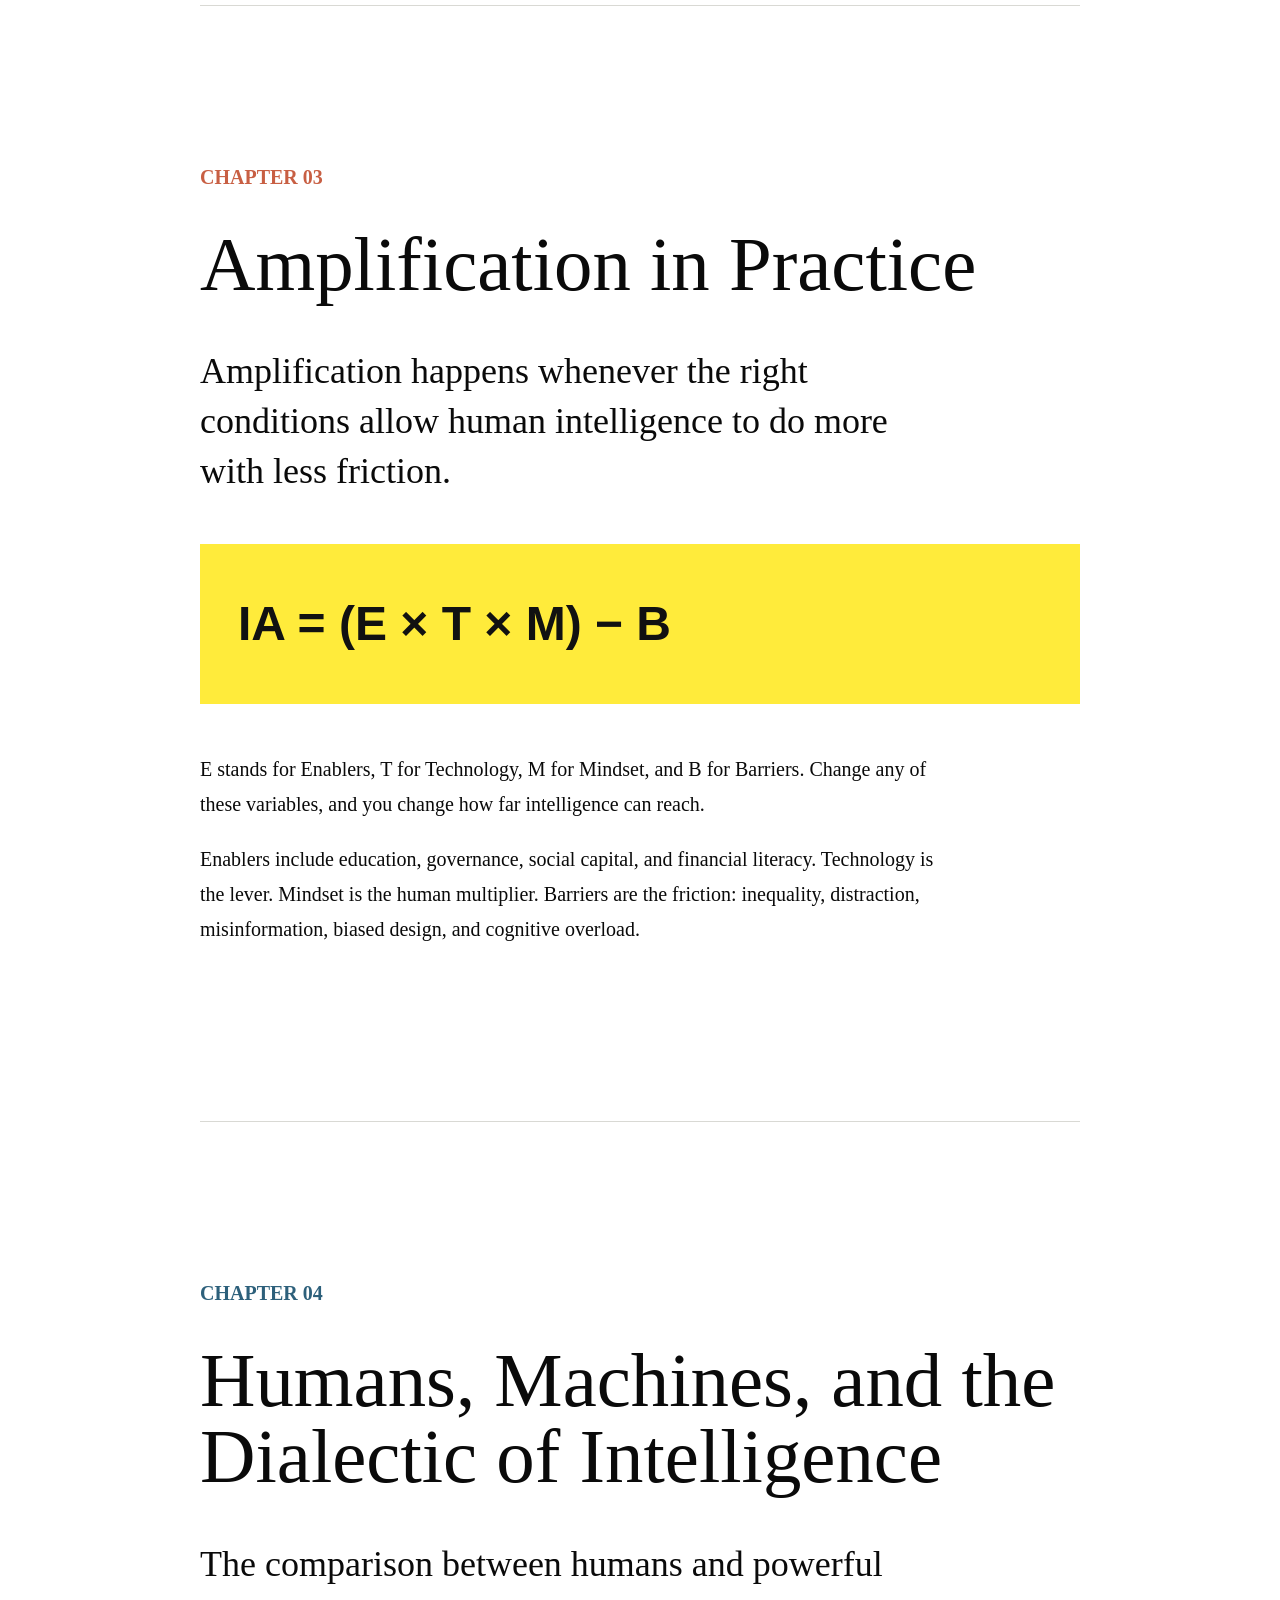
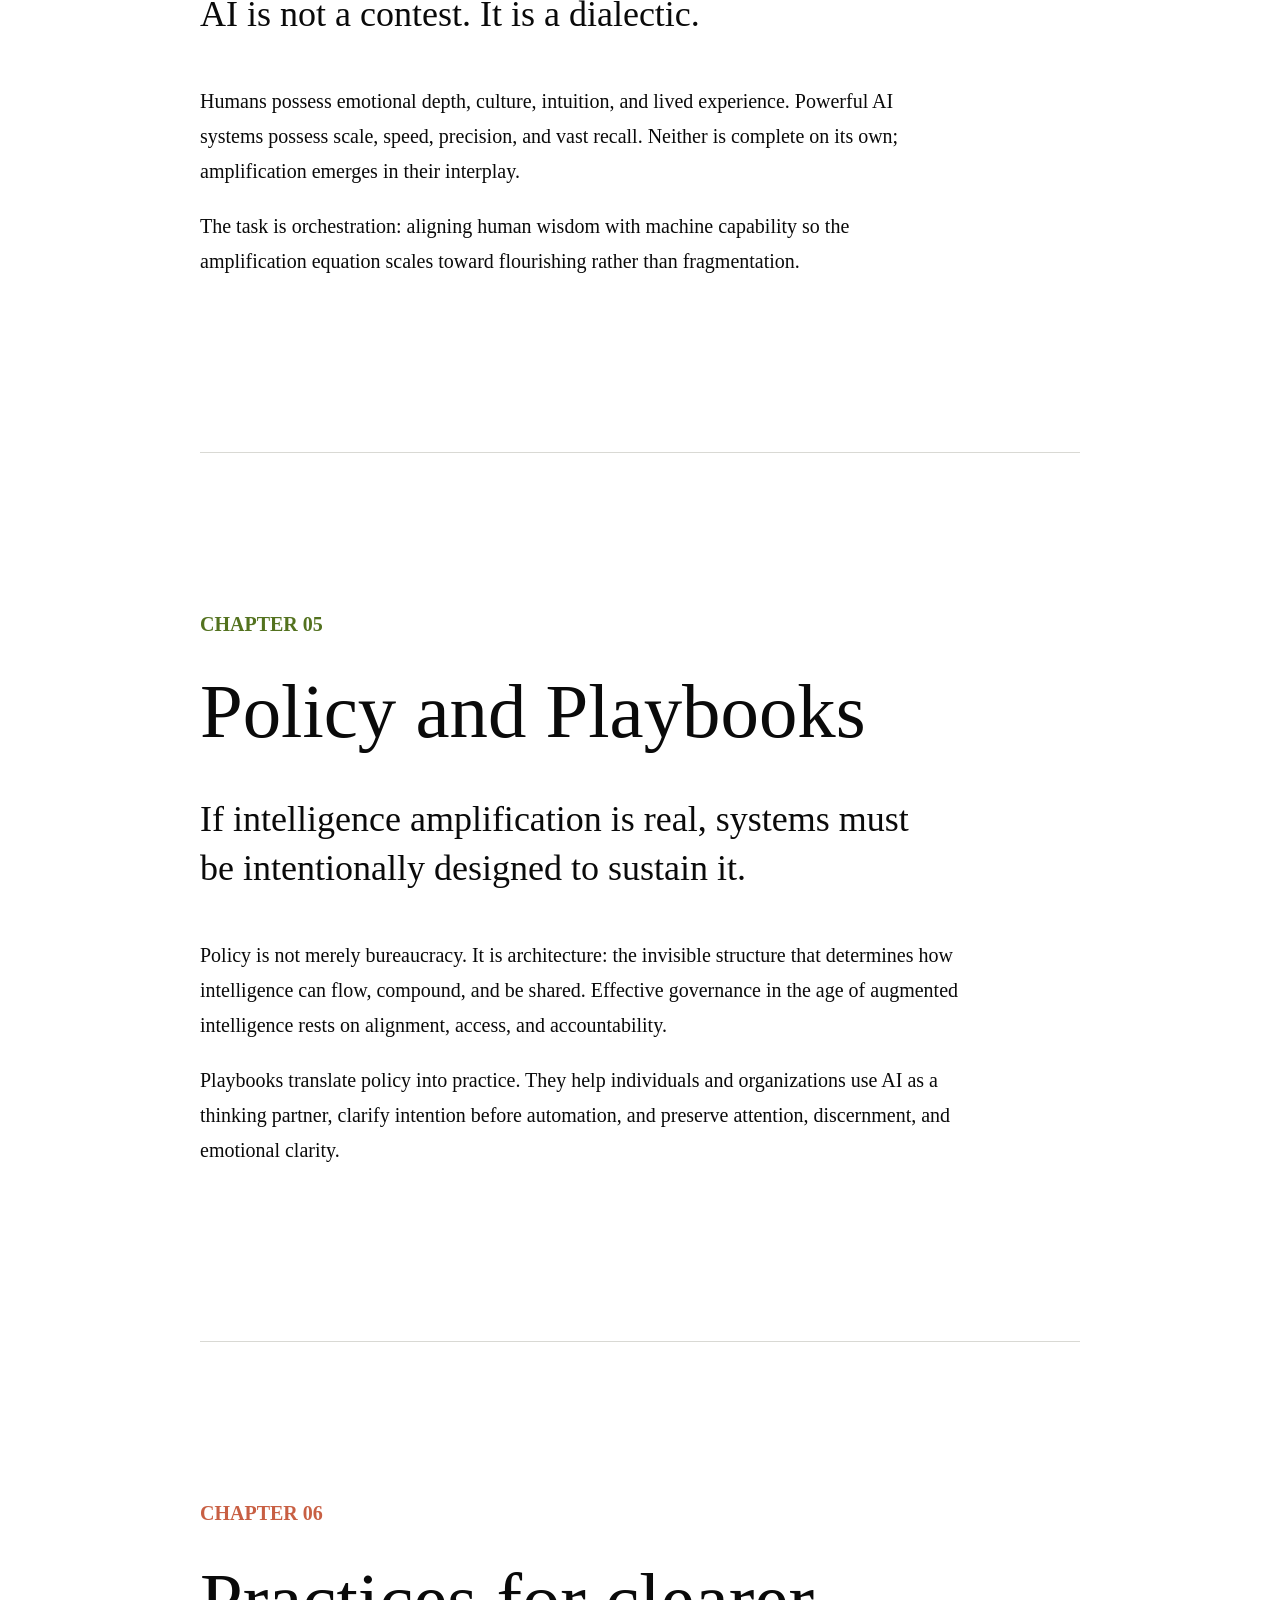
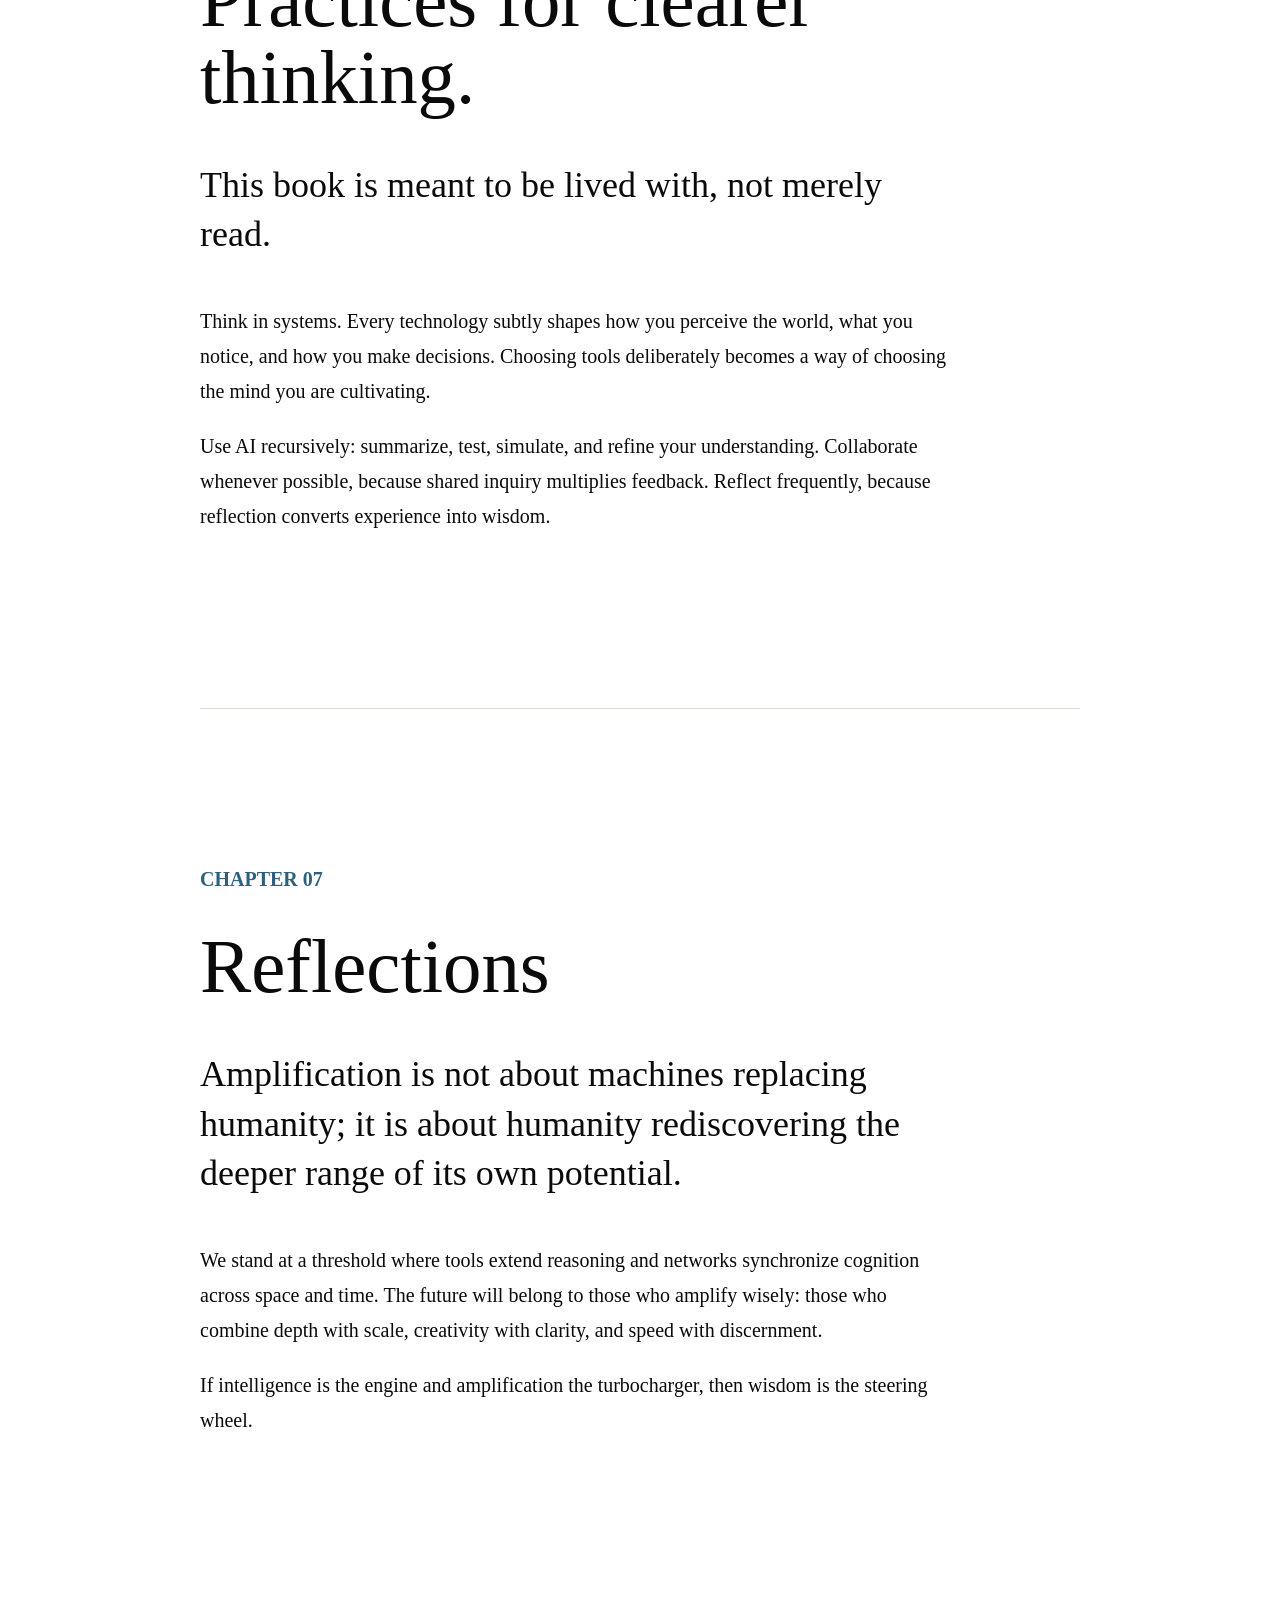
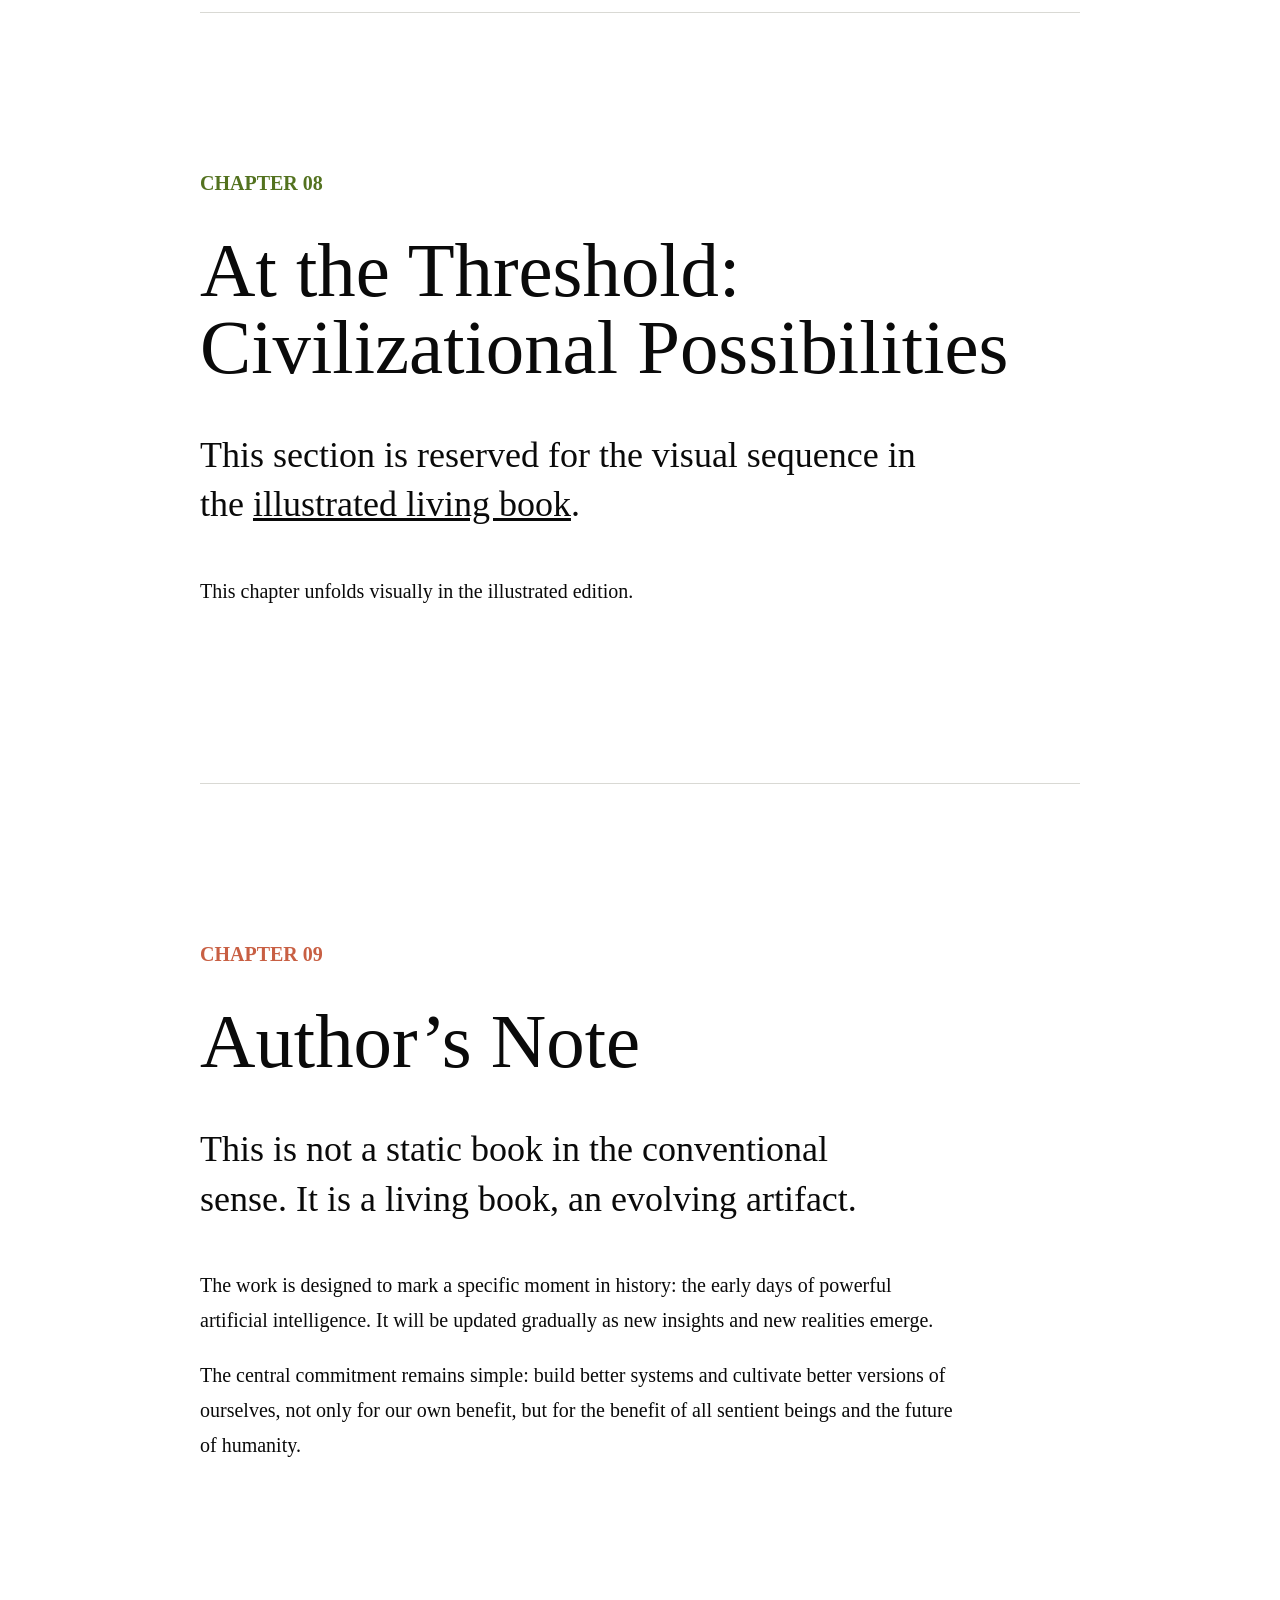
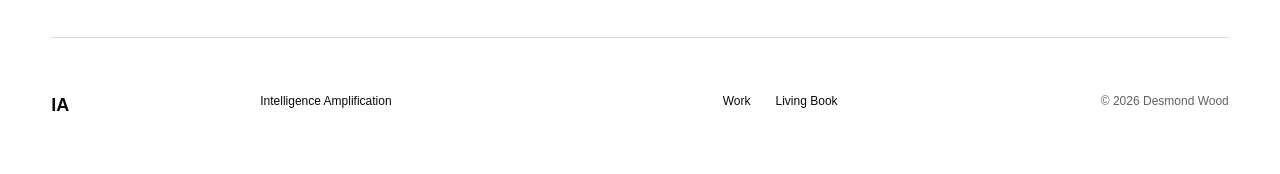
==== commit 1b35d33f: "Refine site copy" ====
--- a/book.html
+++ b/book.html
@@ -1,10 +1,10 @@
-<!doctype html><html lang="en"><head><meta charset="utf-8"><meta name="viewport" content="width=device-width,initial-scale=1"><meta name="color-scheme" content="light dark"><title>Living Book — Intelligence Amplification</title><link rel="stylesheet" href="assets/site.css"></head><body><div class="reading-progress"><span></span></div><header class="site-header"><a class="mark" href="index.html">IA</a><nav><a href="work.html">Work</a><a href="book.html">Living Book</a><a href="index.html#contact">Contact</a></nav></header><main class="book-page" id="top"><section class="book-hero"><img class="book-cover" src="assets/intelligence-amplification-cover.png" alt="Intelligence Amplification: Designing Autonomy Without Losing Humanity by Desmond Wood"><div><p class="section-number">The Living Book</p><h1>An evolving text about intelligence, amplification, and human possibility.</h1><p>Read the public web edition, or open the illustrated edition on Apple Books.</p><a class="text-link" href="https://books.apple.com/us/book/intelligence-amplification/id6760374447">Open in Apple Books ↗</a></div></section><nav class="chapter-index"><a href="#intelligence"><span>01</span>What is Intelligence?</a><a href="#amplification"><span>02</span>What is Amplification?</a><a href="#practice"><span>03</span>Amplification in Practice</a><a href="#dialectic"><span>04</span>Humans, Machines, and the Dialectic</a><a href="#policy"><span>05</span>Policy and Playbooks</a><a href="#insights"><span>06</span>Actionable Insights</a><a href="#reflections"><span>07</span>Reflections</a><a href="#threshold"><span>08</span>At the Threshold</a><a href="#note"><span>09</span>Author’s Note</a></nav><div class="chapters">
+<!doctype html><html lang="en"><head><meta charset="utf-8"><meta name="viewport" content="width=device-width,initial-scale=1"><meta name="color-scheme" content="light dark"><title>Living Book — Intelligence Amplification</title><link rel="stylesheet" href="assets/site.css"></head><body><div class="reading-progress"><span></span></div><header class="site-header"><a class="mark" href="index.html">IA</a><nav><a href="work.html">Work</a><a href="book.html">Living Book</a><a href="index.html#contact">Contact</a></nav></header><main class="book-page" id="top"><section class="book-hero"><img class="book-cover" src="assets/intelligence-amplification-cover.png" alt="Intelligence Amplification: Designing Autonomy Without Losing Humanity by Desmond Wood"><div><p class="section-number">The Living Book</p><h1>An evolving text about intelligence, amplification, and human possibility.</h1><p>Read the public web edition, or open the illustrated edition on Apple Books.</p><a class="text-link" href="https://books.apple.com/us/book/intelligence-amplification/id6760374447">Open in Apple Books ↗</a></div></section><nav class="chapter-index"><a href="#intelligence"><span>01</span>What is Intelligence?</a><a href="#amplification"><span>02</span>What is Amplification?</a><a href="#practice"><span>03</span>Amplification in Practice</a><a href="#dialectic"><span>04</span>Humans, Machines, and the Dialectic</a><a href="#policy"><span>05</span>Policy and Playbooks</a><a href="#insights"><span>06</span>Practices for clearer thinking.</a><a href="#reflections"><span>07</span>Reflections</a><a href="#threshold"><span>08</span>At the Threshold</a><a href="#note"><span>09</span>Author’s Note</a></nav><div class="chapters">
 <section id="intelligence"><p class="section-number">Chapter 01</p><h2>What is Intelligence?</h2><p class="chapter-lead">Intelligence is the ability to accomplish complex goals. It is not a static gift; it is an evolving capability: the power to adapt, learn, and transform both ourselves and our environment.</p><p>Human intelligence grew through tool use, increasingly capable cognitive architecture, and symbolic language. Language allowed abstract reasoning, shared imagination, culture, morality, and technology to compound across generations.</p><p>Artificial intelligence now mirrors that recursive ascent. Machines replicate and extend specific cognitive functions, creating a new layer in the long story of intelligence. Collective intelligence and augmented intelligence emerge when humans, institutions, and machines collaborate toward shared understanding.</p></section>
 <section id="amplification"><p class="section-number">Chapter 02</p><h2>What is Amplification?</h2><p class="chapter-lead">If intelligence is the engine, amplification is the force that boosts capability, sharpens decisions, accelerates learning, and broadens problem-solving horizons.</p><p>Amplification can arise through technology, collaboration, education, or subtle shifts in mental models. It is not about replacing human thought; it is about extending its reach and precision.</p><p>Amplification is never neutral. It magnifies what exists, whether insight or ignorance, empathy or exploitation. The question is not whether to amplify, but how to aim that power toward resilience and flourishing.</p></section>
 <section id="practice"><p class="section-number">Chapter 03</p><h2>Amplification in Practice</h2><p class="chapter-lead">Amplification happens whenever the right conditions allow human intelligence to do more with less friction.</p><p class="formula">IA = (E × T × M) − B</p><p>E stands for Enablers, T for Technology, M for Mindset, and B for Barriers. Change any of these variables, and you change how far intelligence can reach.</p><p>Enablers include education, governance, social capital, and financial literacy. Technology is the lever. Mindset is the human multiplier. Barriers are the friction: inequality, distraction, misinformation, biased design, and cognitive overload.</p></section>
 <section id="dialectic"><p class="section-number">Chapter 04</p><h2>Humans, Machines, and the Dialectic of Intelligence</h2><p class="chapter-lead">The comparison between humans and powerful AI is not a contest. It is a dialectic.</p><p>Humans possess emotional depth, culture, intuition, and lived experience. Powerful AI systems possess scale, speed, precision, and vast recall. Neither is complete on its own; amplification emerges in their interplay.</p><p>The task is orchestration: aligning human wisdom with machine capability so the amplification equation scales toward flourishing rather than fragmentation.</p></section>
 <section id="policy"><p class="section-number">Chapter 05</p><h2>Policy and Playbooks</h2><p class="chapter-lead">If intelligence amplification is real, systems must be intentionally designed to sustain it.</p><p>Policy is not merely bureaucracy. It is architecture: the invisible structure that determines how intelligence can flow, compound, and be shared. Effective governance in the age of augmented intelligence rests on alignment, access, and accountability.</p><p>Playbooks translate policy into practice. They help individuals and organizations use AI as a thinking partner, clarify intention before automation, and preserve attention, discernment, and emotional clarity.</p></section>
-<section id="insights"><p class="section-number">Chapter 06</p><h2>Afterthoughts, Actionable Insights and Tips</h2><p class="chapter-lead">This book is meant to be lived with, not merely read.</p><p>Think in systems. Every technology subtly shapes how you perceive the world, what you notice, and how you make decisions. Choosing tools deliberately becomes a way of choosing the mind you are cultivating.</p><p>Use AI recursively: summarize, test, simulate, and refine your understanding. Collaborate whenever possible, because shared inquiry multiplies feedback. Reflect frequently, because reflection converts experience into wisdom.</p></section>
+<section id="insights"><p class="section-number">Chapter 06</p><h2>Practices for clearer thinking.</h2><p class="chapter-lead">This book is meant to be lived with, not merely read.</p><p>Think in systems. Every technology subtly shapes how you perceive the world, what you notice, and how you make decisions. Choosing tools deliberately becomes a way of choosing the mind you are cultivating.</p><p>Use AI recursively: summarize, test, simulate, and refine your understanding. Collaborate whenever possible, because shared inquiry multiplies feedback. Reflect frequently, because reflection converts experience into wisdom.</p></section>
 <section id="reflections"><p class="section-number">Chapter 07</p><h2>Reflections</h2><p class="chapter-lead">Amplification is not about machines replacing humanity; it is about humanity rediscovering the deeper range of its own potential.</p><p>We stand at a threshold where tools extend reasoning and networks synchronize cognition across space and time. The future will belong to those who amplify wisely: those who combine depth with scale, creativity with clarity, and speed with discernment.</p><p>If intelligence is the engine and amplification the turbocharger, then wisdom is the steering wheel.</p></section>
-<section id="threshold"><p class="section-number">Chapter 08</p><h2>At the Threshold: Civilizational Possibilities</h2><p class="chapter-lead">This section is reserved for the visual sequence in the <a href="https://books.apple.com/us/book/intelligence-amplification/id6760374447">illustrated living book</a>.</p><p>The static web edition leaves the artwork out for now. The chapter remains here so the public text preserves the full structure of the book without carrying large image files.</p></section>
+<section id="threshold"><p class="section-number">Chapter 08</p><h2>At the Threshold: Civilizational Possibilities</h2><p class="chapter-lead">This section is reserved for the visual sequence in the <a href="https://books.apple.com/us/book/intelligence-amplification/id6760374447">illustrated living book</a>.</p><p>This chapter unfolds visually in the illustrated edition.</p></section>
 <section id="note"><p class="section-number">Chapter 09</p><h2>Author’s Note</h2><p class="chapter-lead">This is not a static book in the conventional sense. It is a living book, an evolving artifact.</p><p>The work is designed to mark a specific moment in history: the early days of powerful artificial intelligence. It will be updated gradually as new insights and new realities emerge.</p><p>The central commitment remains simple: build better systems and cultivate better versions of ourselves, not only for our own benefit, but for the benefit of all sentient beings and the future of humanity.</p></section></div></main><footer><a class="mark" href="index.html">IA</a><p>Intelligence Amplification</p><div><a href="work.html">Work</a><a href="book.html">Living Book</a></div><small>© 2026 Desmond Wood</small></footer><script src="assets/site.js"></script></body></html>
--- a/assets/site.css
+++ b/assets/site.css
@@ -83,3 +83,11 @@
   .hero{background:linear-gradient(180deg,#0d0f10 0%,#0d0f10 68%,#142128 100%)}
   .book-cover{box-shadow:10px 16px 0 #1b303b,0 28px 60px rgba(0,0,0,.44)}
 }
+
+/* A familiar highlighter yellow, intentionally distinct from the IA signal green. */
+.chapters .formula{background:#ffeb3b;color:#111}
+
+/* The closing invitation echoes the same calm blue field as the opening premise. */
+.contact{background:var(--blue-wash)}
+.contact .section-number{color:var(--blue)}
+.contact .button.dark:hover,.contact .button.dark:focus{background:var(--blue);border-color:var(--blue)}
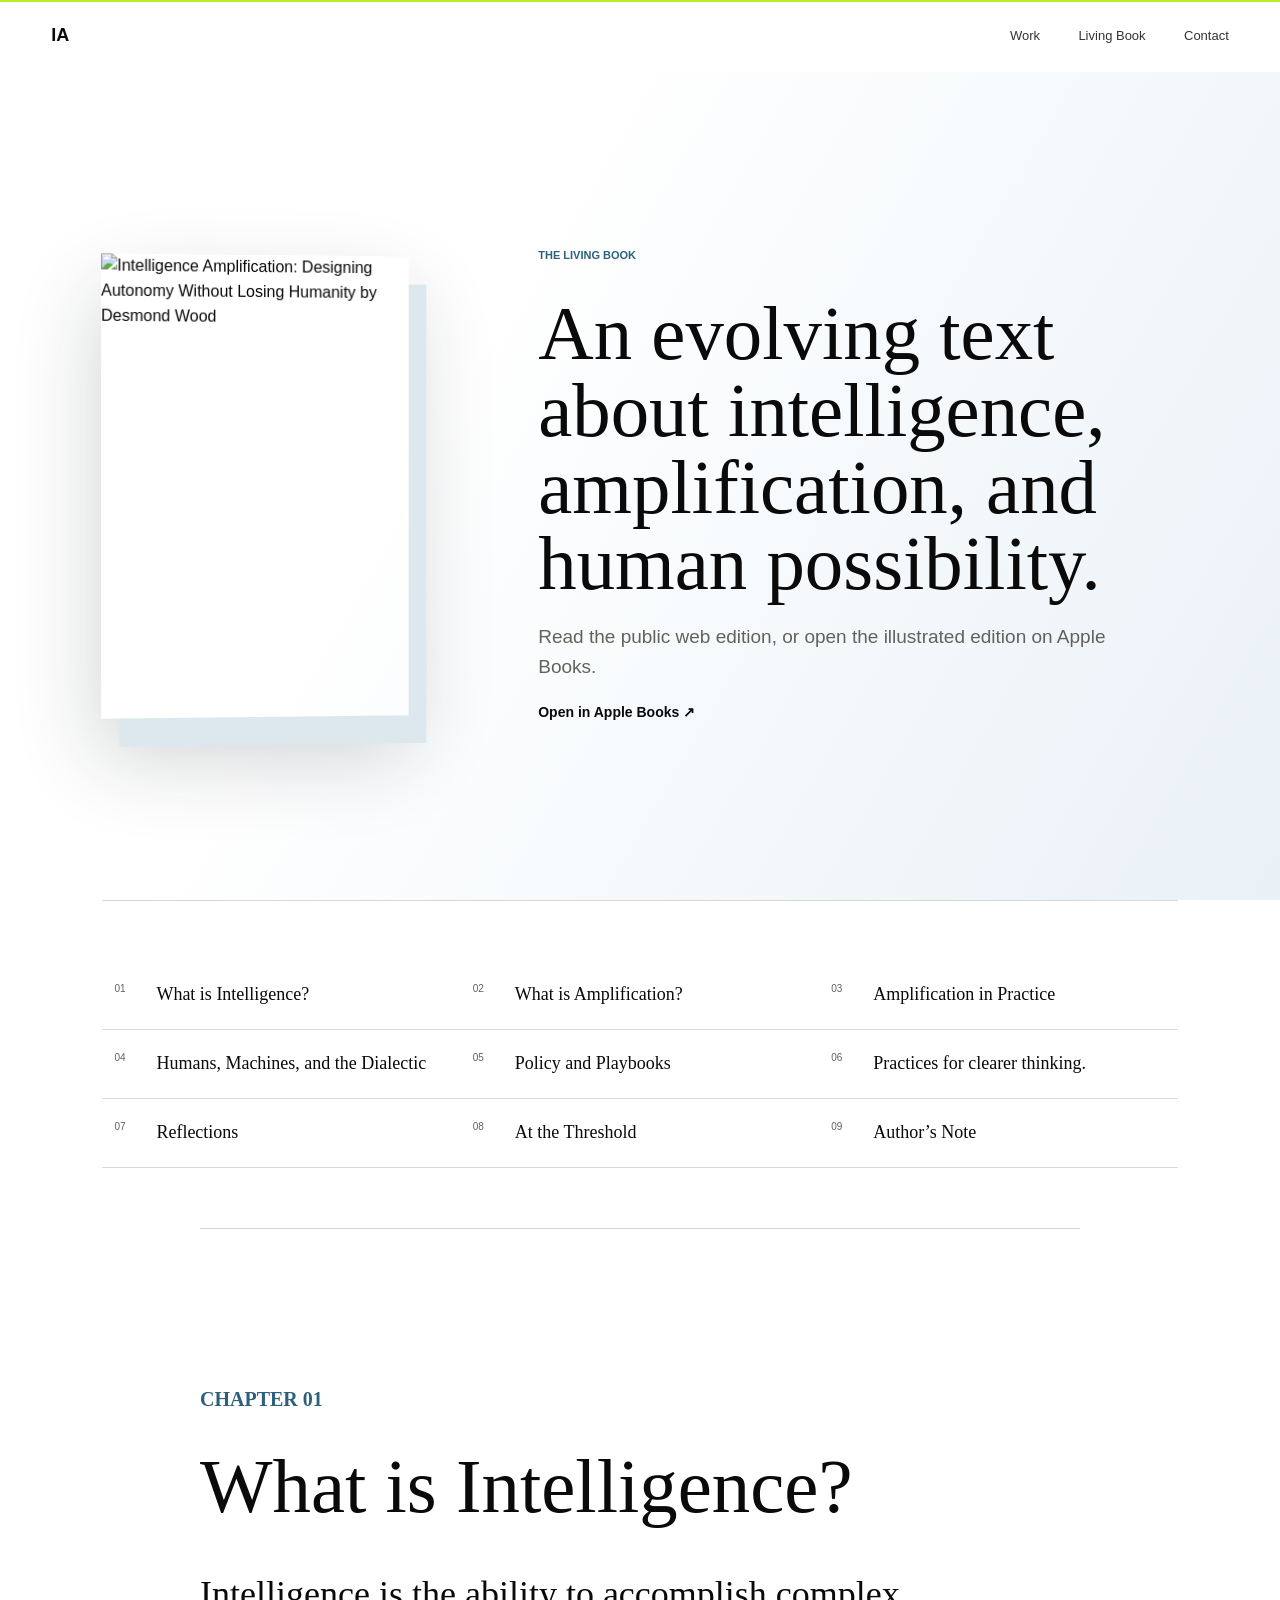
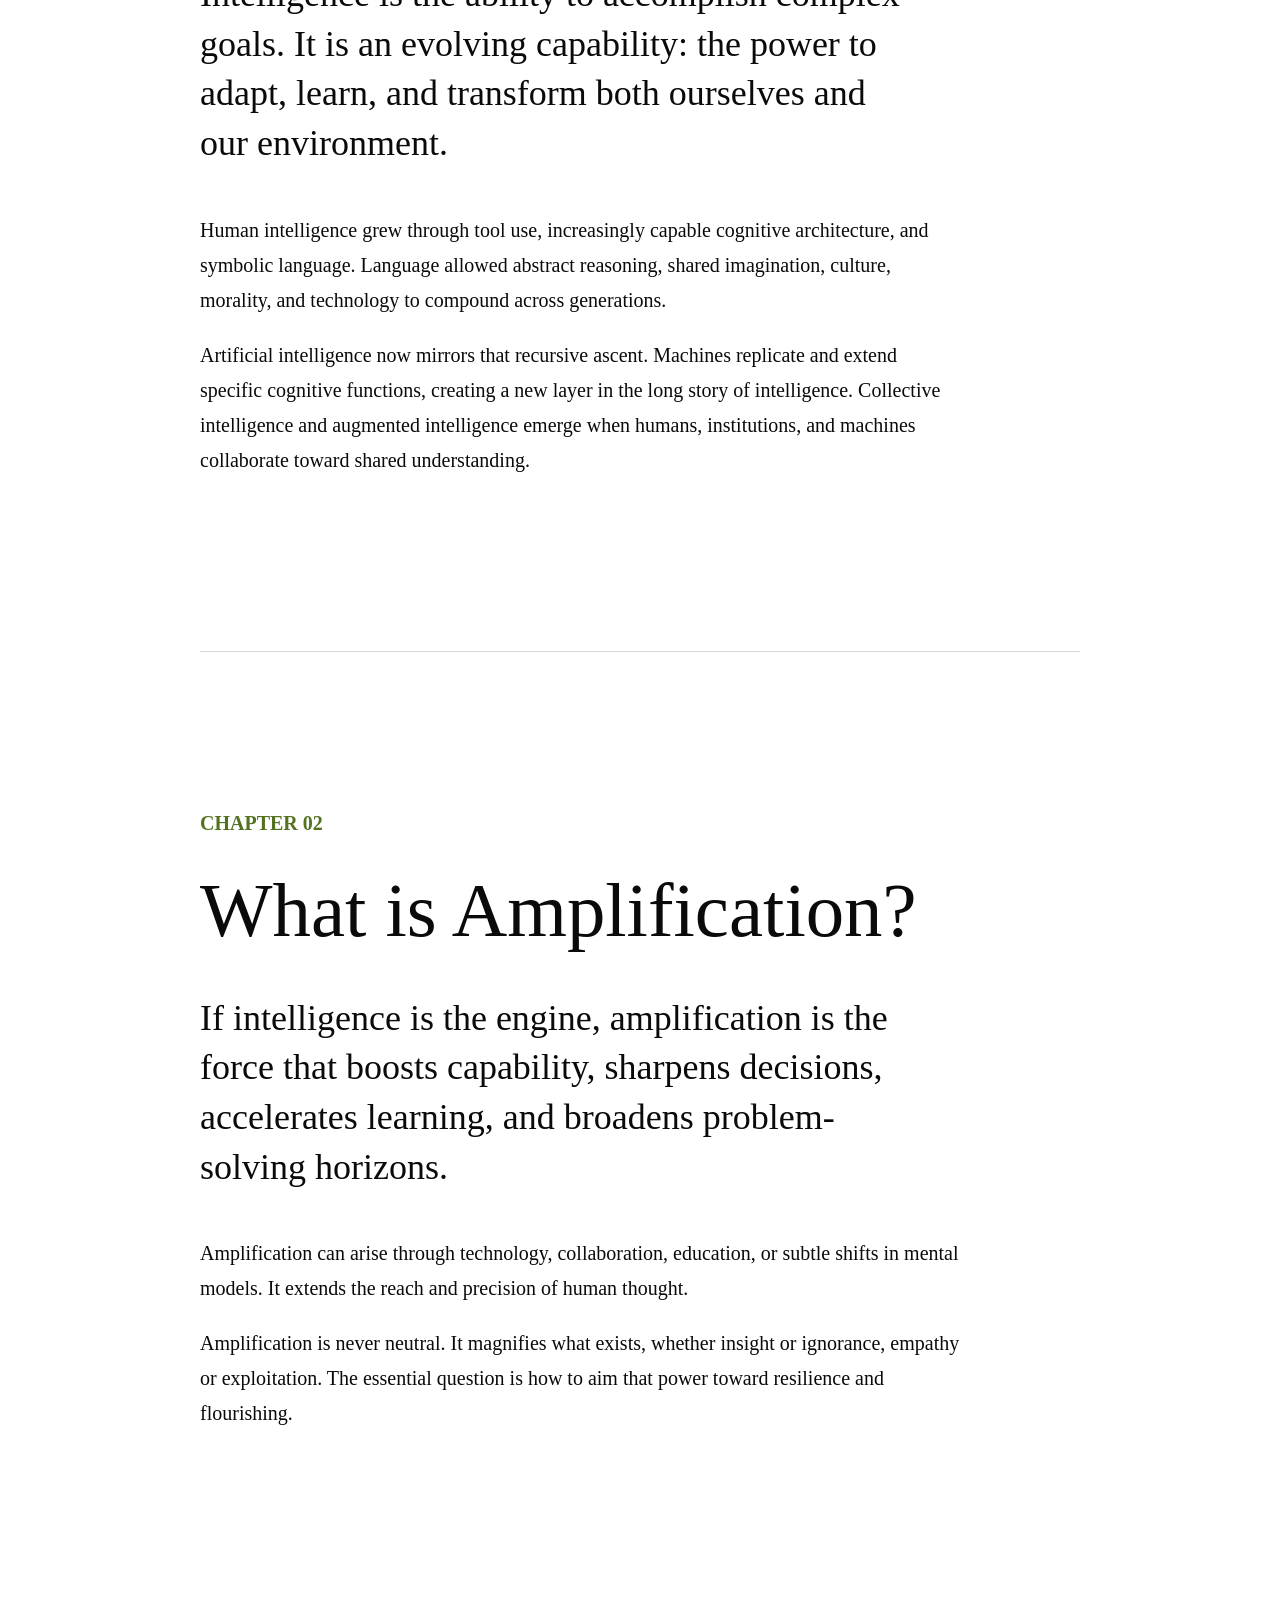
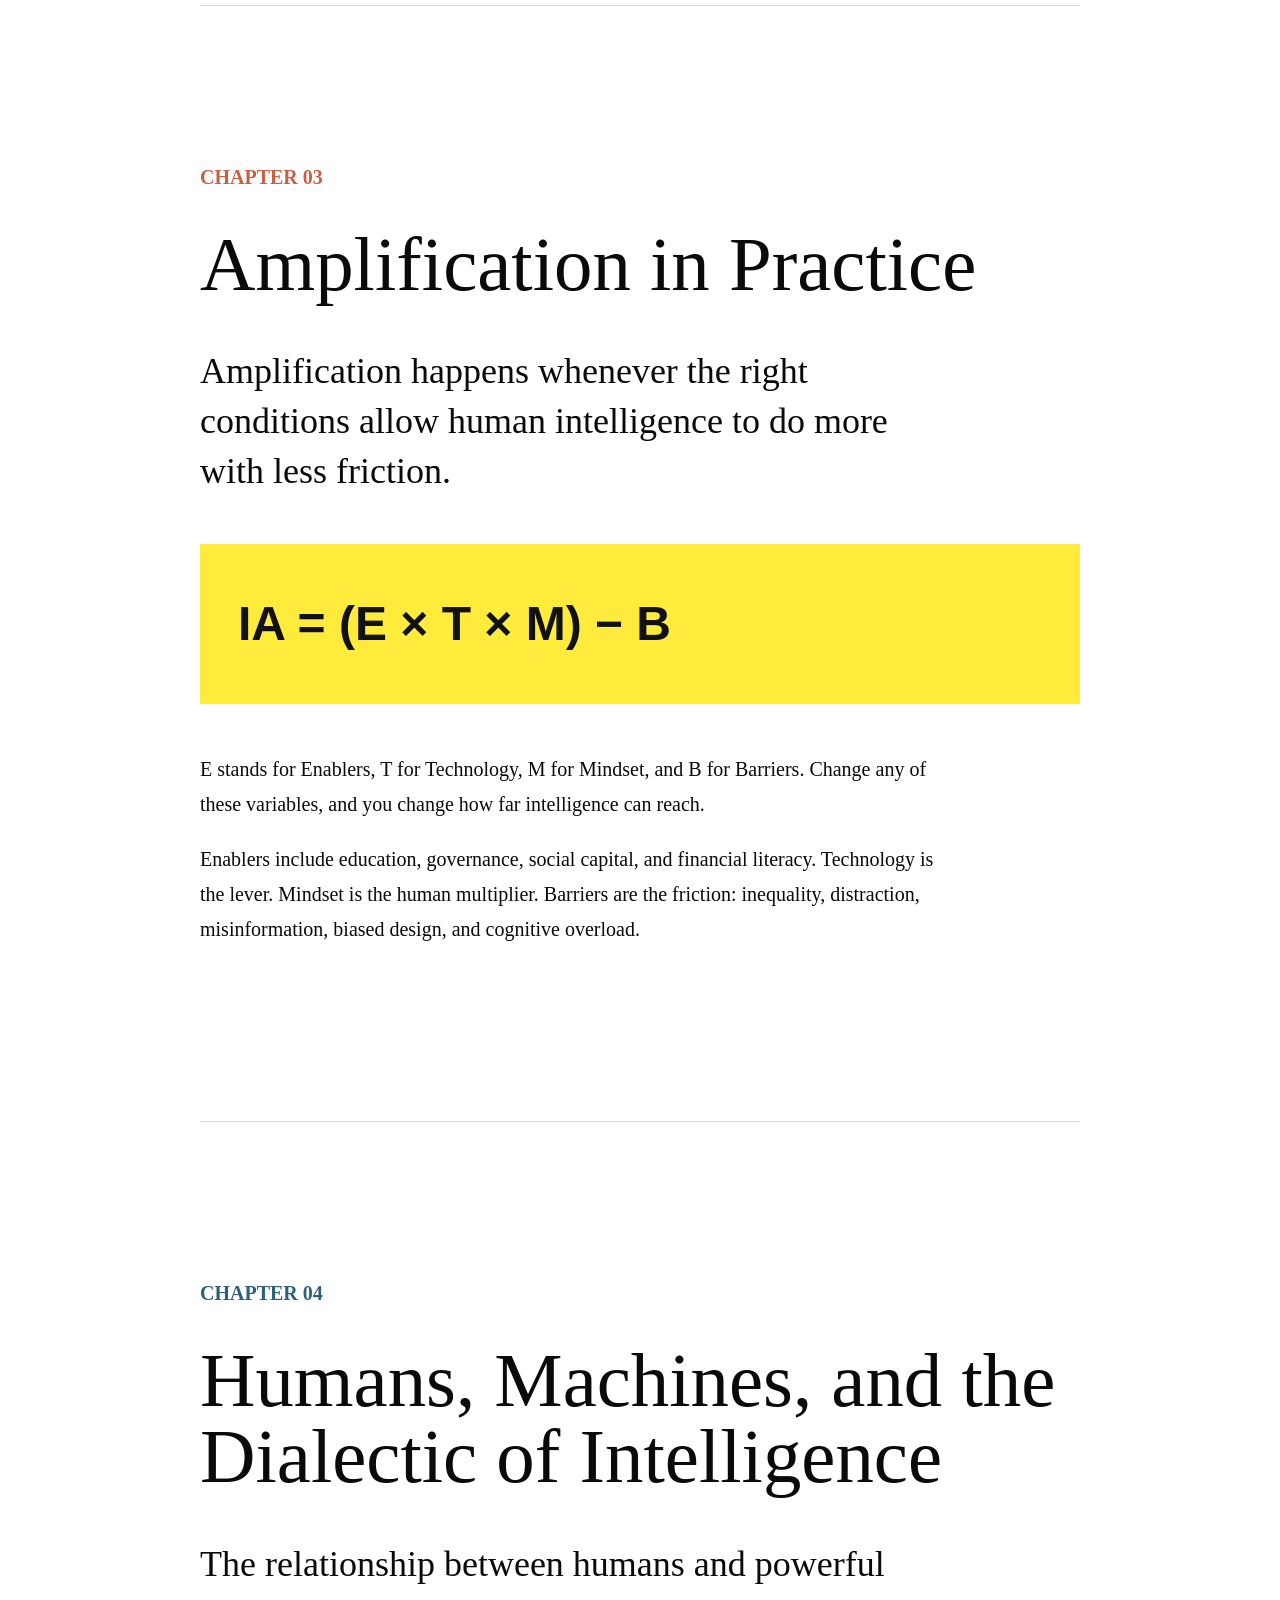
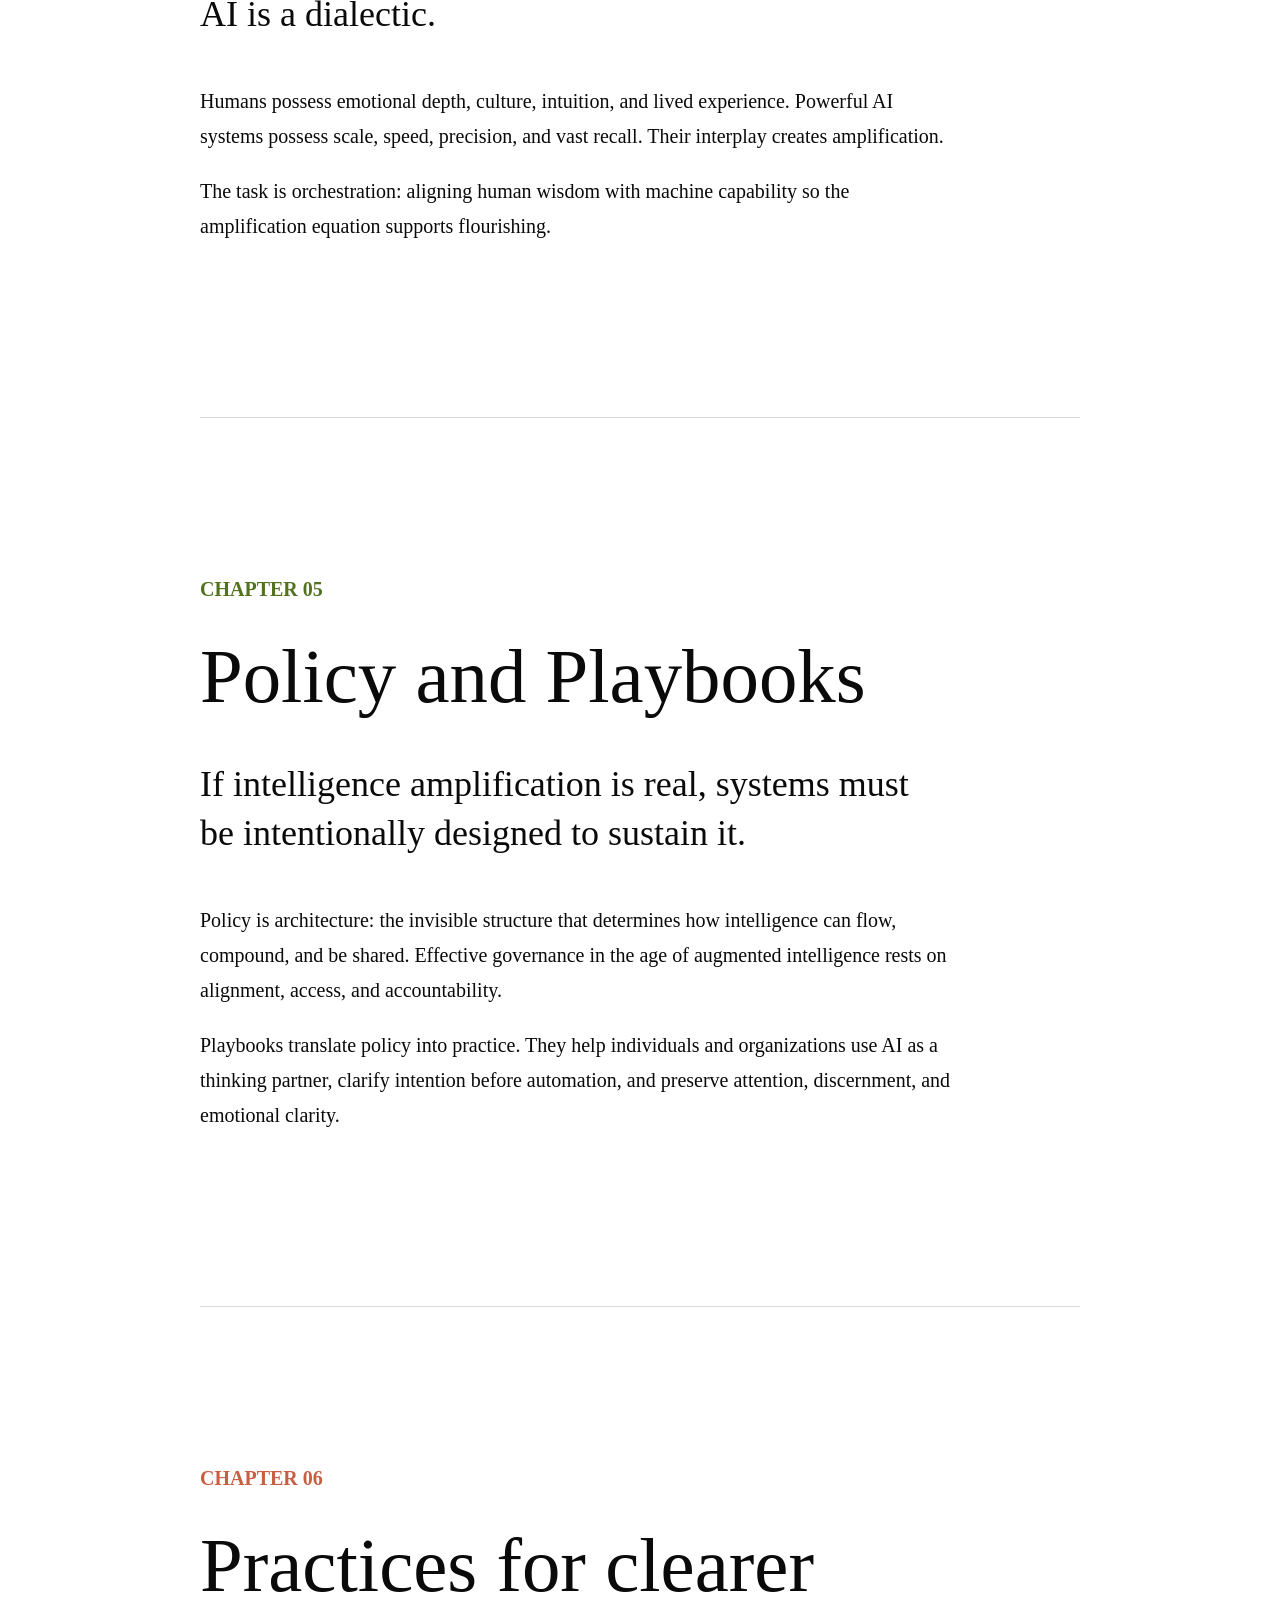
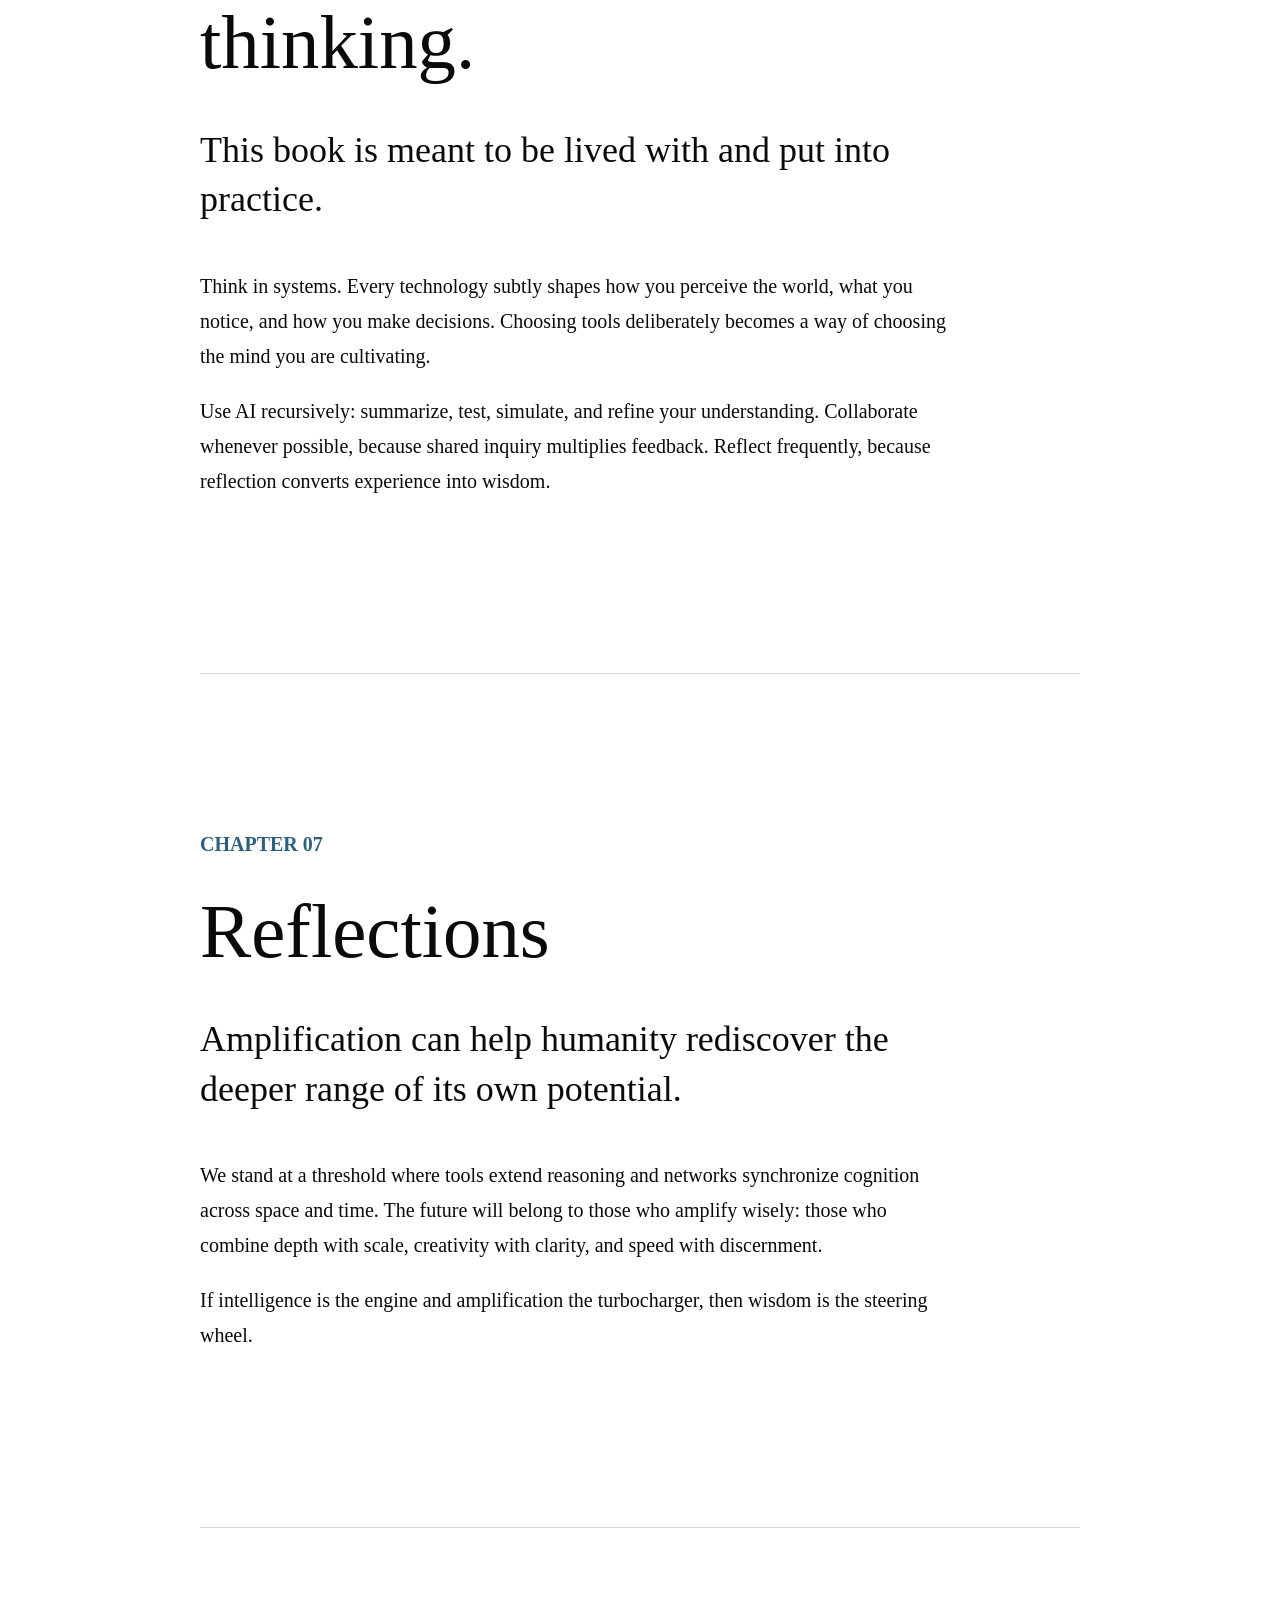
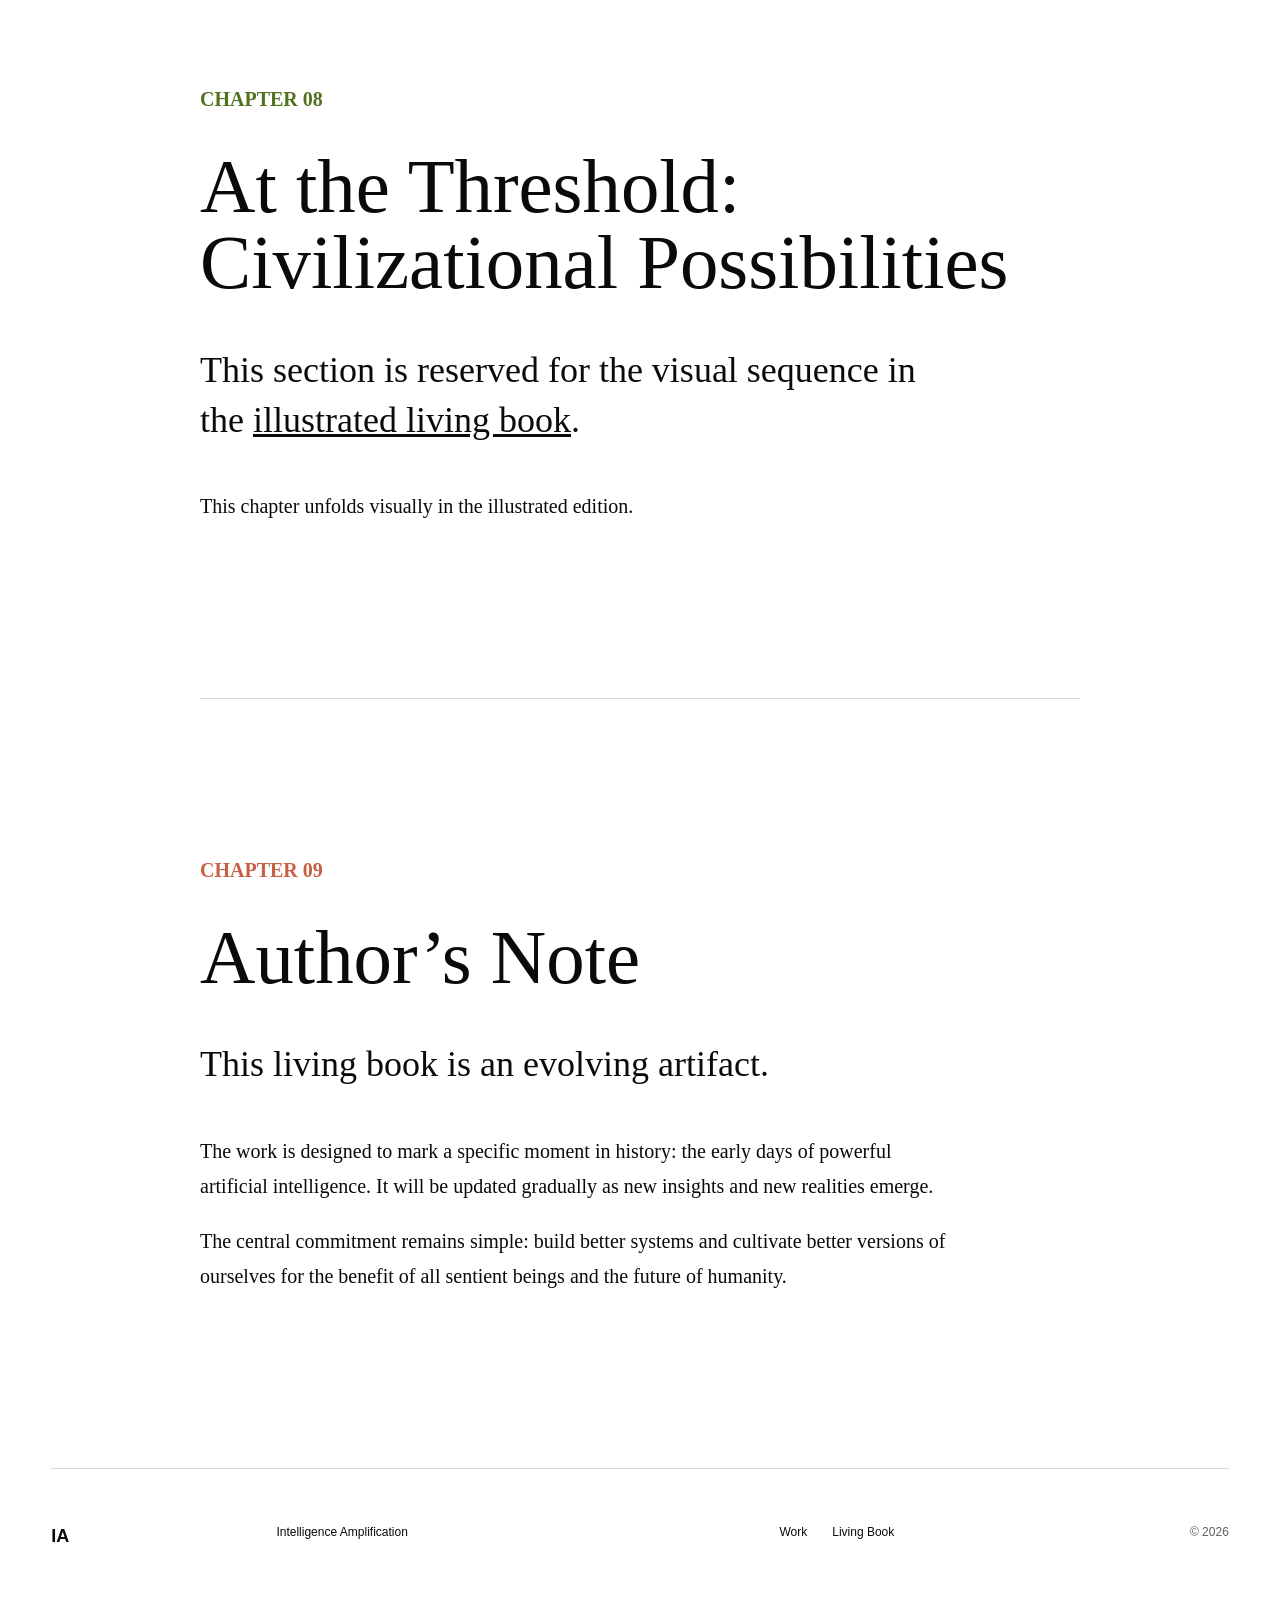
==== commit 73106738: "Simplify site language and footers" ====
--- a/book.html
+++ b/book.html
@@ -1,10 +1,10 @@
 <!doctype html><html lang="en"><head><meta charset="utf-8"><meta name="viewport" content="width=device-width,initial-scale=1"><meta name="color-scheme" content="light dark"><title>Living Book — Intelligence Amplification</title><link rel="stylesheet" href="assets/site.css"></head><body><div class="reading-progress"><span></span></div><header class="site-header"><a class="mark" href="index.html">IA</a><nav><a href="work.html">Work</a><a href="book.html">Living Book</a><a href="index.html#contact">Contact</a></nav></header><main class="book-page" id="top"><section class="book-hero"><img class="book-cover" src="assets/intelligence-amplification-cover.png" alt="Intelligence Amplification: Designing Autonomy Without Losing Humanity by Desmond Wood"><div><p class="section-number">The Living Book</p><h1>An evolving text about intelligence, amplification, and human possibility.</h1><p>Read the public web edition, or open the illustrated edition on Apple Books.</p><a class="text-link" href="https://books.apple.com/us/book/intelligence-amplification/id6760374447">Open in Apple Books ↗</a></div></section><nav class="chapter-index"><a href="#intelligence"><span>01</span>What is Intelligence?</a><a href="#amplification"><span>02</span>What is Amplification?</a><a href="#practice"><span>03</span>Amplification in Practice</a><a href="#dialectic"><span>04</span>Humans, Machines, and the Dialectic</a><a href="#policy"><span>05</span>Policy and Playbooks</a><a href="#insights"><span>06</span>Practices for clearer thinking.</a><a href="#reflections"><span>07</span>Reflections</a><a href="#threshold"><span>08</span>At the Threshold</a><a href="#note"><span>09</span>Author’s Note</a></nav><div class="chapters">
-<section id="intelligence"><p class="section-number">Chapter 01</p><h2>What is Intelligence?</h2><p class="chapter-lead">Intelligence is the ability to accomplish complex goals. It is not a static gift; it is an evolving capability: the power to adapt, learn, and transform both ourselves and our environment.</p><p>Human intelligence grew through tool use, increasingly capable cognitive architecture, and symbolic language. Language allowed abstract reasoning, shared imagination, culture, morality, and technology to compound across generations.</p><p>Artificial intelligence now mirrors that recursive ascent. Machines replicate and extend specific cognitive functions, creating a new layer in the long story of intelligence. Collective intelligence and augmented intelligence emerge when humans, institutions, and machines collaborate toward shared understanding.</p></section>
-<section id="amplification"><p class="section-number">Chapter 02</p><h2>What is Amplification?</h2><p class="chapter-lead">If intelligence is the engine, amplification is the force that boosts capability, sharpens decisions, accelerates learning, and broadens problem-solving horizons.</p><p>Amplification can arise through technology, collaboration, education, or subtle shifts in mental models. It is not about replacing human thought; it is about extending its reach and precision.</p><p>Amplification is never neutral. It magnifies what exists, whether insight or ignorance, empathy or exploitation. The question is not whether to amplify, but how to aim that power toward resilience and flourishing.</p></section>
+<section id="intelligence"><p class="section-number">Chapter 01</p><h2>What is Intelligence?</h2><p class="chapter-lead">Intelligence is the ability to accomplish complex goals. It is an evolving capability: the power to adapt, learn, and transform both ourselves and our environment.</p><p>Human intelligence grew through tool use, increasingly capable cognitive architecture, and symbolic language. Language allowed abstract reasoning, shared imagination, culture, morality, and technology to compound across generations.</p><p>Artificial intelligence now mirrors that recursive ascent. Machines replicate and extend specific cognitive functions, creating a new layer in the long story of intelligence. Collective intelligence and augmented intelligence emerge when humans, institutions, and machines collaborate toward shared understanding.</p></section>
+<section id="amplification"><p class="section-number">Chapter 02</p><h2>What is Amplification?</h2><p class="chapter-lead">If intelligence is the engine, amplification is the force that boosts capability, sharpens decisions, accelerates learning, and broadens problem-solving horizons.</p><p>Amplification can arise through technology, collaboration, education, or subtle shifts in mental models. It extends the reach and precision of human thought.</p><p>Amplification is never neutral. It magnifies what exists, whether insight or ignorance, empathy or exploitation. The essential question is how to aim that power toward resilience and flourishing.</p></section>
 <section id="practice"><p class="section-number">Chapter 03</p><h2>Amplification in Practice</h2><p class="chapter-lead">Amplification happens whenever the right conditions allow human intelligence to do more with less friction.</p><p class="formula">IA = (E × T × M) − B</p><p>E stands for Enablers, T for Technology, M for Mindset, and B for Barriers. Change any of these variables, and you change how far intelligence can reach.</p><p>Enablers include education, governance, social capital, and financial literacy. Technology is the lever. Mindset is the human multiplier. Barriers are the friction: inequality, distraction, misinformation, biased design, and cognitive overload.</p></section>
-<section id="dialectic"><p class="section-number">Chapter 04</p><h2>Humans, Machines, and the Dialectic of Intelligence</h2><p class="chapter-lead">The comparison between humans and powerful AI is not a contest. It is a dialectic.</p><p>Humans possess emotional depth, culture, intuition, and lived experience. Powerful AI systems possess scale, speed, precision, and vast recall. Neither is complete on its own; amplification emerges in their interplay.</p><p>The task is orchestration: aligning human wisdom with machine capability so the amplification equation scales toward flourishing rather than fragmentation.</p></section>
-<section id="policy"><p class="section-number">Chapter 05</p><h2>Policy and Playbooks</h2><p class="chapter-lead">If intelligence amplification is real, systems must be intentionally designed to sustain it.</p><p>Policy is not merely bureaucracy. It is architecture: the invisible structure that determines how intelligence can flow, compound, and be shared. Effective governance in the age of augmented intelligence rests on alignment, access, and accountability.</p><p>Playbooks translate policy into practice. They help individuals and organizations use AI as a thinking partner, clarify intention before automation, and preserve attention, discernment, and emotional clarity.</p></section>
-<section id="insights"><p class="section-number">Chapter 06</p><h2>Practices for clearer thinking.</h2><p class="chapter-lead">This book is meant to be lived with, not merely read.</p><p>Think in systems. Every technology subtly shapes how you perceive the world, what you notice, and how you make decisions. Choosing tools deliberately becomes a way of choosing the mind you are cultivating.</p><p>Use AI recursively: summarize, test, simulate, and refine your understanding. Collaborate whenever possible, because shared inquiry multiplies feedback. Reflect frequently, because reflection converts experience into wisdom.</p></section>
-<section id="reflections"><p class="section-number">Chapter 07</p><h2>Reflections</h2><p class="chapter-lead">Amplification is not about machines replacing humanity; it is about humanity rediscovering the deeper range of its own potential.</p><p>We stand at a threshold where tools extend reasoning and networks synchronize cognition across space and time. The future will belong to those who amplify wisely: those who combine depth with scale, creativity with clarity, and speed with discernment.</p><p>If intelligence is the engine and amplification the turbocharger, then wisdom is the steering wheel.</p></section>
+<section id="dialectic"><p class="section-number">Chapter 04</p><h2>Humans, Machines, and the Dialectic of Intelligence</h2><p class="chapter-lead">The relationship between humans and powerful AI is a dialectic.</p><p>Humans possess emotional depth, culture, intuition, and lived experience. Powerful AI systems possess scale, speed, precision, and vast recall. Their interplay creates amplification.</p><p>The task is orchestration: aligning human wisdom with machine capability so the amplification equation supports flourishing.</p></section>
+<section id="policy"><p class="section-number">Chapter 05</p><h2>Policy and Playbooks</h2><p class="chapter-lead">If intelligence amplification is real, systems must be intentionally designed to sustain it.</p><p>Policy is architecture: the invisible structure that determines how intelligence can flow, compound, and be shared. Effective governance in the age of augmented intelligence rests on alignment, access, and accountability.</p><p>Playbooks translate policy into practice. They help individuals and organizations use AI as a thinking partner, clarify intention before automation, and preserve attention, discernment, and emotional clarity.</p></section>
+<section id="insights"><p class="section-number">Chapter 06</p><h2>Practices for clearer thinking.</h2><p class="chapter-lead">This book is meant to be lived with and put into practice.</p><p>Think in systems. Every technology subtly shapes how you perceive the world, what you notice, and how you make decisions. Choosing tools deliberately becomes a way of choosing the mind you are cultivating.</p><p>Use AI recursively: summarize, test, simulate, and refine your understanding. Collaborate whenever possible, because shared inquiry multiplies feedback. Reflect frequently, because reflection converts experience into wisdom.</p></section>
+<section id="reflections"><p class="section-number">Chapter 07</p><h2>Reflections</h2><p class="chapter-lead">Amplification can help humanity rediscover the deeper range of its own potential.</p><p>We stand at a threshold where tools extend reasoning and networks synchronize cognition across space and time. The future will belong to those who amplify wisely: those who combine depth with scale, creativity with clarity, and speed with discernment.</p><p>If intelligence is the engine and amplification the turbocharger, then wisdom is the steering wheel.</p></section>
 <section id="threshold"><p class="section-number">Chapter 08</p><h2>At the Threshold: Civilizational Possibilities</h2><p class="chapter-lead">This section is reserved for the visual sequence in the <a href="https://books.apple.com/us/book/intelligence-amplification/id6760374447">illustrated living book</a>.</p><p>This chapter unfolds visually in the illustrated edition.</p></section>
-<section id="note"><p class="section-number">Chapter 09</p><h2>Author’s Note</h2><p class="chapter-lead">This is not a static book in the conventional sense. It is a living book, an evolving artifact.</p><p>The work is designed to mark a specific moment in history: the early days of powerful artificial intelligence. It will be updated gradually as new insights and new realities emerge.</p><p>The central commitment remains simple: build better systems and cultivate better versions of ourselves, not only for our own benefit, but for the benefit of all sentient beings and the future of humanity.</p></section></div></main><footer><a class="mark" href="index.html">IA</a><p>Intelligence Amplification</p><div><a href="work.html">Work</a><a href="book.html">Living Book</a></div><small>© 2026 Desmond Wood</small></footer><script src="assets/site.js"></script></body></html>
+<section id="note"><p class="section-number">Chapter 09</p><h2>Author’s Note</h2><p class="chapter-lead">This living book is an evolving artifact.</p><p>The work is designed to mark a specific moment in history: the early days of powerful artificial intelligence. It will be updated gradually as new insights and new realities emerge.</p><p>The central commitment remains simple: build better systems and cultivate better versions of ourselves for the benefit of all sentient beings and the future of humanity.</p></section></div></main><footer><a class="mark" href="index.html">IA</a><p>Intelligence Amplification</p><div><a href="work.html">Work</a><a href="book.html">Living Book</a></div><small>© 2026</small></footer><script src="assets/site.js"></script></body></html>
